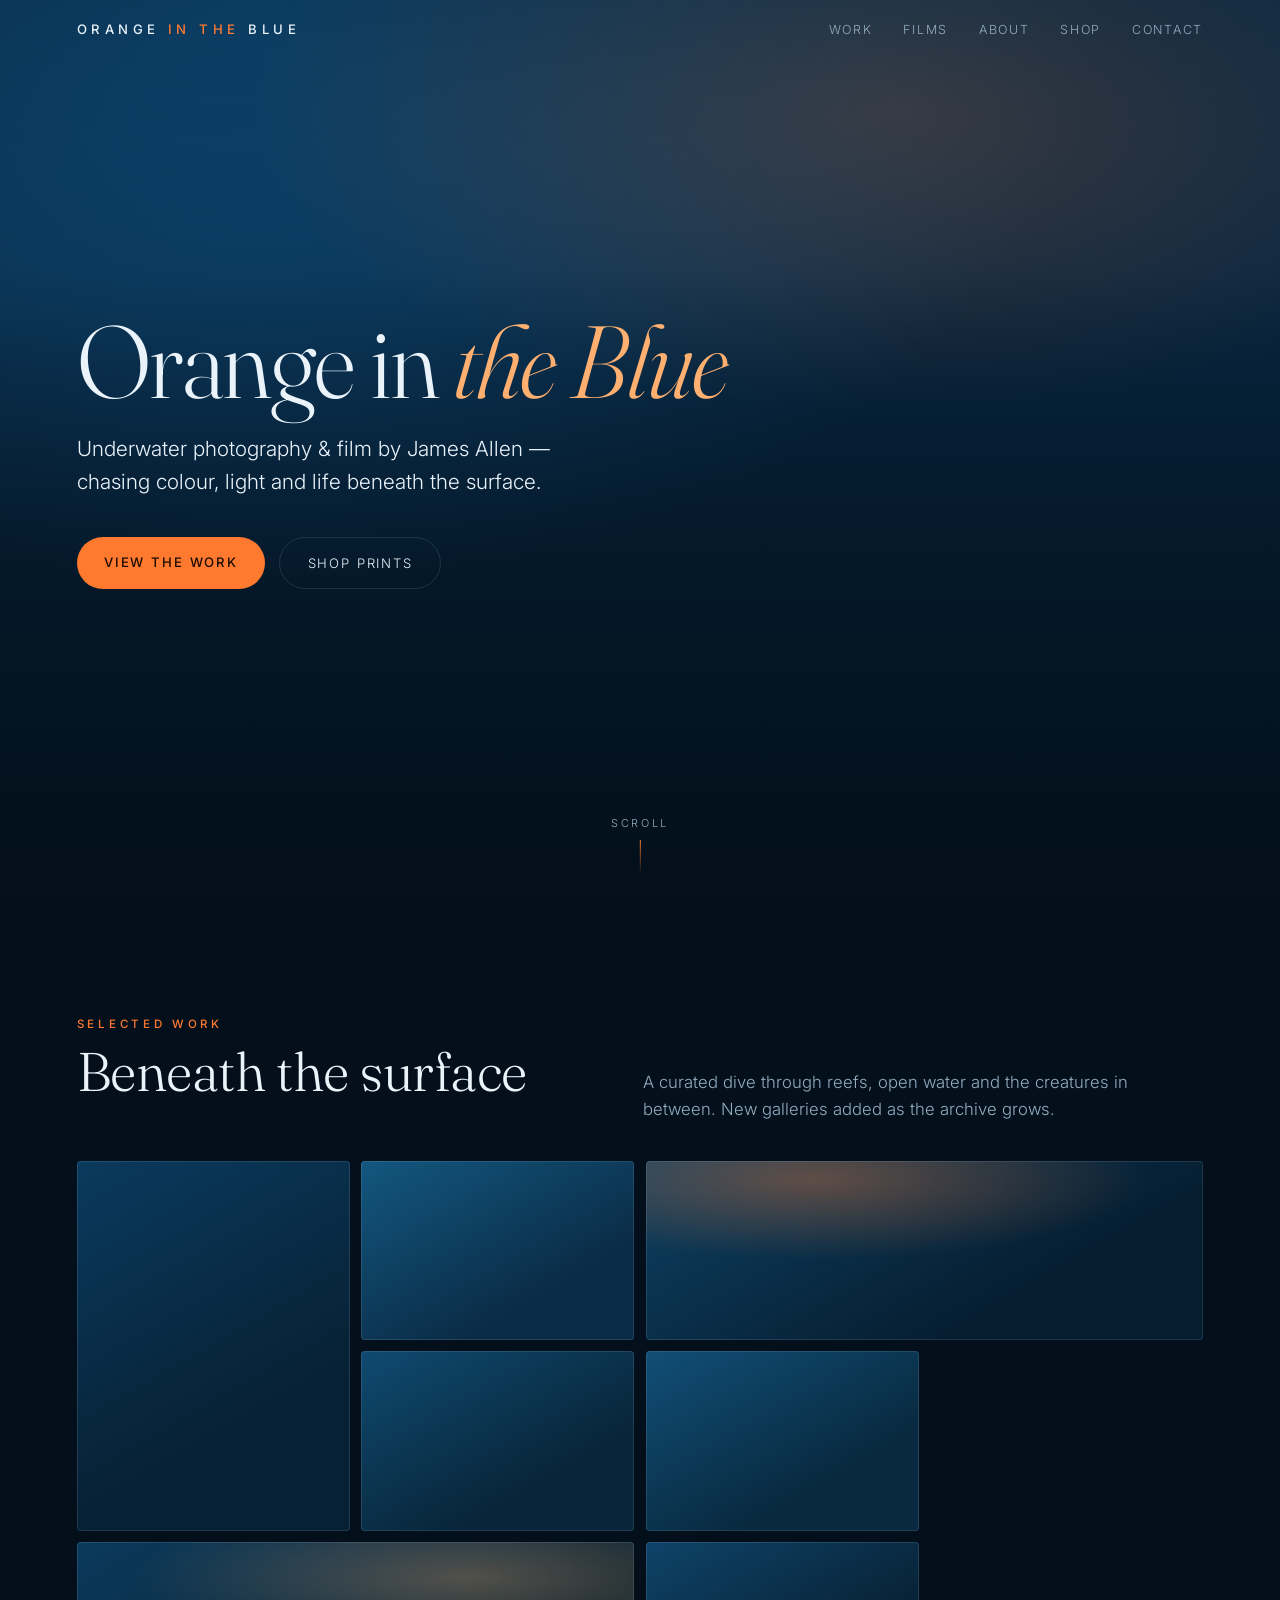
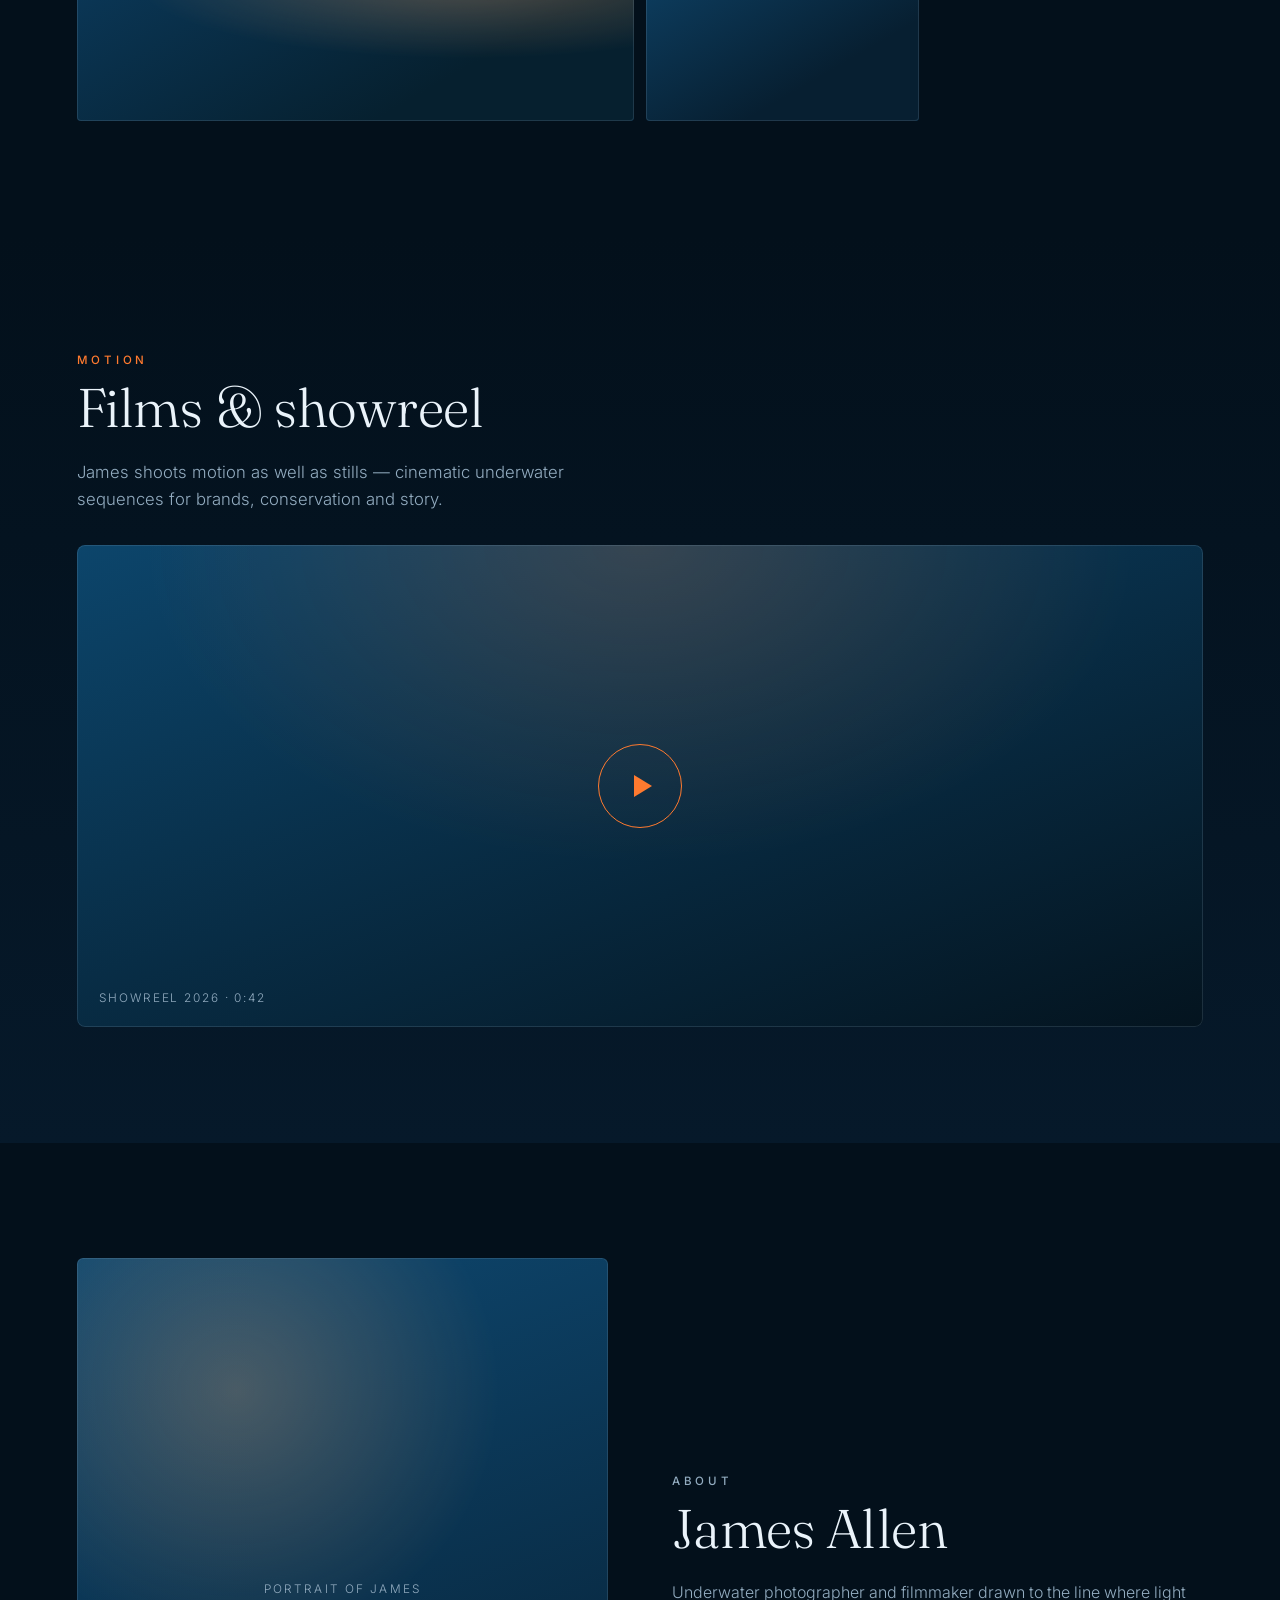
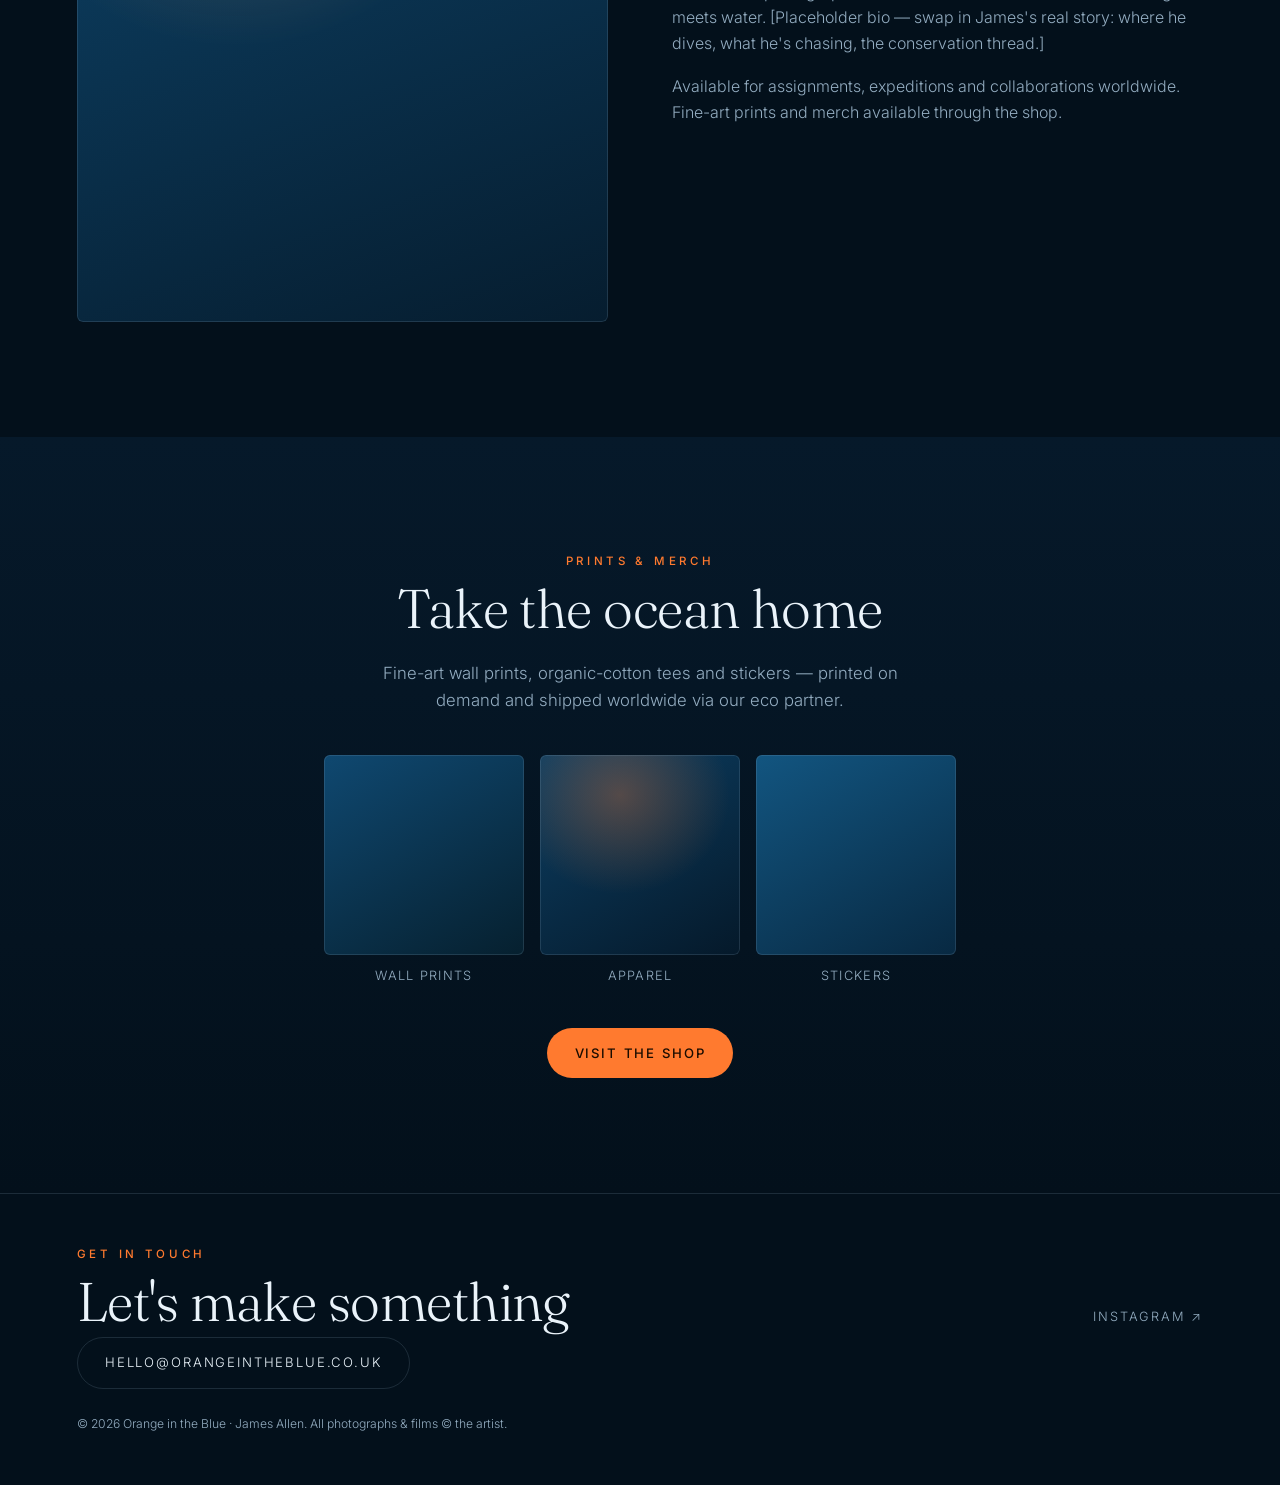
==== index.html @ a2d0408e "Publish Orange in the Blue homepage preview" ====
<!DOCTYPE html>
<html lang="en">
<head>
  <meta charset="UTF-8" />
  <meta name="viewport" content="width=device-width, initial-scale=1.0" />
  <title>Orange in the Blue — Underwater Photography & Film by James Allen</title>
  <meta name="description" content="Orange in the Blue — underwater and ocean photography and film by James Allen. Prints, wall art and merch." />

  <!-- Fonts (degrade gracefully to system fonts if offline) -->
  <link rel="preconnect" href="https://fonts.googleapis.com" />
  <link rel="preconnect" href="https://fonts.gstatic.com" crossorigin />
  <link href="https://fonts.googleapis.com/css2?family=Fraunces:opsz,wght@9..144,300;9..144,400;9..144,500&family=Inter:wght@300;400;500;600&display=swap" rel="stylesheet" />

  <style>
    :root {
      --abyss: #03101b;       /* near-black blue background      */
      --deep:  #07223a;       /* deep ocean blue                 */
      --blue:  #0e4b78;       /* mid blue                        */
      --orange:#ff7a2f;       /* the "orange in the blue" accent */
      --orange-soft:#ffb070;
      --ink:   #eaf3fa;       /* primary text                    */
      --muted: #93acc0;       /* secondary text                  */
      --line:  rgba(147,172,192,.18);
      --display: "Fraunces", Georgia, "Times New Roman", serif;
      --sans: "Inter", system-ui, -apple-system, "Segoe UI", Roboto, sans-serif;
    }

    * { box-sizing: border-box; margin: 0; padding: 0; }
    html { scroll-behavior: smooth; }
    body {
      background: var(--abyss);
      color: var(--ink);
      font-family: var(--sans);
      font-weight: 300;
      line-height: 1.6;
      -webkit-font-smoothing: antialiased;
      overflow-x: hidden;
    }
    a { color: inherit; text-decoration: none; }
    img { display: block; width: 100%; height: 100%; object-fit: cover; }
    section { padding: clamp(4rem, 9vw, 8.5rem) clamp(1.25rem, 6vw, 6rem); }

    .eyebrow {
      font-size: .72rem; letter-spacing: .32em; text-transform: uppercase;
      color: var(--orange); font-weight: 500;
    }
    h2.section-title {
      font-family: var(--display); font-weight: 300;
      font-size: clamp(2rem, 5vw, 3.4rem); line-height: 1.05;
      margin: .6rem 0 1.4rem; letter-spacing: -.01em;
    }
    .lead { color: var(--muted); max-width: 56ch; font-size: 1.05rem; }

    /* ---------- NAV ---------- */
    header {
      position: fixed; inset: 0 0 auto 0; z-index: 50;
      display: flex; align-items: center; justify-content: space-between;
      padding: 1.2rem clamp(1.25rem, 6vw, 6rem);
      transition: background .4s ease, padding .4s ease, backdrop-filter .4s ease;
    }
    header.scrolled {
      background: rgba(3,16,27,.82);
      backdrop-filter: blur(12px);
      padding-top: .85rem; padding-bottom: .85rem;
      border-bottom: 1px solid var(--line);
    }
    .wordmark {
      font-size: .82rem; letter-spacing: .34em; text-transform: uppercase;
      font-weight: 500; color: var(--ink);
    }
    .wordmark b { color: var(--orange); font-weight: 500; }
    nav.links { display: flex; gap: clamp(1rem, 2.4vw, 2.4rem); }
    nav.links a {
      font-size: .78rem; letter-spacing: .14em; text-transform: uppercase;
      color: var(--muted); transition: color .25s ease;
    }
    nav.links a:hover { color: var(--ink); }
    .nav-toggle { display: none; background: none; border: 0; color: var(--ink); font-size: 1.4rem; cursor: pointer; }
    @media (max-width: 760px) {
      nav.links { display: none; }
      .nav-toggle { display: block; }
    }

    /* ---------- HERO ---------- */
    .hero {
      position: relative; height: 100svh; min-height: 600px;
      display: flex; flex-direction: column; justify-content: center;
      padding: 0 clamp(1.25rem, 6vw, 6rem);
      overflow: hidden;
    }
    /* Swap this gradient block for James's looping showreel:
       <video class="hero-media" autoplay muted loop playsinline poster="poster.jpg">
         <source src="reel.mp4" type="video/mp4"></video>  */
    .hero-media {
      position: absolute; inset: 0; z-index: 0;
      background:
        radial-gradient(120% 80% at 70% 12%, rgba(255,122,47,.22), transparent 42%),
        radial-gradient(120% 120% at 20% 0%, var(--blue), transparent 55%),
        linear-gradient(180deg, #0a3151 0%, var(--deep) 42%, var(--abyss) 100%);
    }
    /* animated light rays / caustics */
    .hero-media::after {
      content: ""; position: absolute; inset: -20%;
      background:
        radial-gradient(60% 40% at 30% -10%, rgba(180,225,255,.18), transparent 60%),
        radial-gradient(40% 30% at 75% -5%, rgba(255,180,112,.14), transparent 60%);
      filter: blur(8px);
      animation: drift 16s ease-in-out infinite alternate;
    }
    @keyframes drift { from { transform: translate3d(-3%, -2%, 0) scale(1.05); } to { transform: translate3d(4%, 3%, 0) scale(1.12); } }
    .hero::before { /* bottom vignette for text legibility */
      content: ""; position: absolute; inset: 0; z-index: 1;
      background: linear-gradient(180deg, rgba(3,16,27,.25) 0%, transparent 30%, rgba(3,16,27,.65) 100%);
    }
    .hero-inner { position: relative; z-index: 2; max-width: 60rem; }
    .hero h1 {
      font-family: var(--display); font-weight: 300;
      font-size: clamp(2.8rem, 8.5vw, 6.4rem); line-height: .98;
      letter-spacing: -.015em;
    }
    .hero h1 em { font-style: italic; color: var(--orange-soft); }
    .hero p.tag {
      margin-top: 1.3rem; font-size: clamp(1rem, 2vw, 1.3rem);
      color: var(--ink); max-width: 40ch; font-weight: 300;
    }
    .cta-row { margin-top: 2.4rem; display: flex; flex-wrap: wrap; gap: .9rem; }
    .btn {
      display: inline-block; padding: .9rem 1.7rem; border-radius: 999px;
      font-size: .82rem; letter-spacing: .14em; text-transform: uppercase;
      transition: transform .2s ease, background .25s ease, color .25s ease;
    }
    .btn:hover { transform: translateY(-2px); }
    .btn-primary { background: var(--orange); color: #1a0c00; font-weight: 500; }
    .btn-primary:hover { background: var(--orange-soft); }
    .btn-ghost { border: 1px solid var(--line); color: var(--ink); }
    .btn-ghost:hover { border-color: var(--orange); color: var(--orange); }
    .scroll-cue {
      position: absolute; bottom: 1.6rem; left: 50%; transform: translateX(-50%);
      z-index: 2; font-size: .68rem; letter-spacing: .25em; text-transform: uppercase;
      color: var(--muted); display: flex; flex-direction: column; align-items: center; gap: .5rem;
    }
    .scroll-cue span { width: 1px; height: 34px; background: linear-gradient(var(--orange), transparent); animation: pulse 2.4s ease-in-out infinite; }
    @keyframes pulse { 0%,100%{ opacity:.3; } 50%{ opacity:1; } }

    /* ---------- WORK GRID ---------- */
    .work-head { display: flex; align-items: flex-end; justify-content: space-between; gap: 2rem; flex-wrap: wrap; margin-bottom: 2.4rem; }
    .grid {
      display: grid; gap: .7rem;
      grid-template-columns: repeat(4, 1fr);
      grid-auto-rows: 14vw;
    }
    .tile {
      position: relative; overflow: hidden; border-radius: 4px;
      background: linear-gradient(135deg, var(--deep), var(--blue));
      cursor: pointer;
    }
    /* Each tile = a slot for one of James's photos. Drop in: <img src="photos/xxx.jpg" alt="..."> */
    .tile .ph { position: absolute; inset: 0; }
    .tile:nth-child(1) .ph { background: linear-gradient(150deg,#0a3a5e,#072033 70%); }
    .tile:nth-child(2) .ph { background: linear-gradient(150deg,#13577f,#0a2c47 70%); }
    .tile:nth-child(3) .ph { background: radial-gradient(120% 90% at 30% 10%, rgba(255,122,47,.35), transparent 50%), linear-gradient(150deg,#0d4163,#061d30 70%); }
    .tile:nth-child(4) .ph { background: linear-gradient(150deg,#0f4a70,#082539 70%); }
    .tile:nth-child(5) .ph { background: linear-gradient(150deg,#114e76,#08293f 70%); }
    .tile:nth-child(6) .ph { background: radial-gradient(120% 90% at 70% 20%, rgba(255,176,112,.3), transparent 50%), linear-gradient(150deg,#0b3a5c,#06202f 70%); }
    .tile:nth-child(7) .ph { background: linear-gradient(150deg,#0e4368,#071f31 70%); }
    .tile:nth-child(8) .ph { background: linear-gradient(150deg,#125580,#0a2a44 70%); }
    .tile.wide { grid-column: span 2; }
    .tile.tall { grid-row: span 2; }
    .tile .cap {
      position: absolute; left: 0; right: 0; bottom: 0; z-index: 2;
      padding: 1rem; font-size: .72rem; letter-spacing: .12em; text-transform: uppercase;
      color: var(--ink); opacity: 0; transform: translateY(8px);
      background: linear-gradient(transparent, rgba(3,16,27,.85));
      transition: opacity .3s ease, transform .3s ease;
    }
    .tile:hover .cap { opacity: 1; transform: translateY(0); }
    .tile::after { content:""; position:absolute; inset:0; box-shadow: inset 0 0 0 1px var(--line); border-radius:4px; }
    @media (max-width: 900px) { .grid { grid-template-columns: repeat(2,1fr); grid-auto-rows: 34vw; } .tile.wide { grid-column: span 2; } }

    /* ---------- FILMS ---------- */
    .films { background: linear-gradient(180deg, var(--abyss), #06192a); }
    .film-stage {
      position: relative; border-radius: 8px; overflow: hidden; margin-top: 2rem;
      aspect-ratio: 21 / 9;
      background:
        radial-gradient(80% 120% at 50% 0%, rgba(255,122,47,.18), transparent 55%),
        linear-gradient(160deg, #0c456b, #04141f);
      display: flex; align-items: center; justify-content: center;
      box-shadow: inset 0 0 0 1px var(--line);
    }
    .play {
      width: 84px; height: 84px; border-radius: 50%;
      border: 1px solid var(--orange); display: grid; place-items: center;
      transition: transform .25s ease, background .25s ease;
    }
    .play:hover { transform: scale(1.06); background: rgba(255,122,47,.12); }
    .play::after { content:""; width:0; height:0; margin-left:5px;
      border-left: 18px solid var(--orange); border-top: 11px solid transparent; border-bottom: 11px solid transparent; }
    .film-stage .label { position: absolute; bottom: 1.2rem; left: 1.4rem; font-size:.74rem; letter-spacing:.16em; text-transform:uppercase; color: var(--muted); }

    /* ---------- ABOUT ---------- */
    .about { display: grid; grid-template-columns: 1fr 1fr; gap: clamp(2rem,5vw,4.5rem); align-items: center; }
    .portrait { aspect-ratio: 4/5; border-radius: 6px; background:
      radial-gradient(90% 70% at 30% 20%, rgba(255,176,112,.25), transparent 55%),
      linear-gradient(160deg, #0e4870, #061d2f);
      box-shadow: inset 0 0 0 1px var(--line); position: relative; }
    .portrait span { position:absolute; inset:0; display:grid; place-items:center; color:var(--muted); font-size:.74rem; letter-spacing:.18em; text-transform:uppercase; }
    .about p { color: var(--muted); margin-top: 1.1rem; }
    @media (max-width: 820px) { .about { grid-template-columns: 1fr; } .portrait { max-width: 320px; } }

    /* ---------- SHOP ---------- */
    .shop { text-align: center; background: linear-gradient(180deg, #06192a, var(--abyss)); }
    .shop .lead { margin: 1rem auto 0; }
    .shop-row { display: flex; gap: 1rem; justify-content: center; flex-wrap: wrap; margin: 2.6rem 0; }
    .shop-card { width: 200px; }
    .shop-card .thumb { aspect-ratio: 1; border-radius: 6px; box-shadow: inset 0 0 0 1px var(--line); }
    .shop-card:nth-child(1) .thumb { background: linear-gradient(150deg,#0f4870,#06202f); }
    .shop-card:nth-child(2) .thumb { background: radial-gradient(100% 90% at 40% 20%, rgba(255,122,47,.3), transparent 55%), linear-gradient(150deg,#0c3f63,#05192a); }
    .shop-card:nth-child(3) .thumb { background: linear-gradient(150deg,#125580,#082942); }
    .shop-card p { margin-top:.7rem; font-size:.8rem; letter-spacing:.1em; text-transform:uppercase; color: var(--muted); }

    /* ---------- FOOTER ---------- */
    footer { border-top: 1px solid var(--line); padding: 3.2rem clamp(1.25rem,6vw,6rem); }
    .foot-row { display:flex; justify-content: space-between; gap:2rem; flex-wrap: wrap; align-items:center; }
    .foot-row a.ig { color: var(--muted); font-size:.8rem; letter-spacing:.14em; text-transform:uppercase; }
    .foot-row a.ig:hover { color: var(--orange); }
    .copy { color: var(--muted); font-size: .76rem; margin-top: 1.6rem; }

    /* reveal animation (progressive enhancement: visible unless JS opts in) */
    .reveal { opacity: 1; transform: none; }
    .js .reveal { opacity: 0; transform: translateY(24px); transition: opacity .8s ease, transform .8s ease; }
    .js .reveal.in { opacity: 1; transform: none; }
    @media (prefers-reduced-motion: reduce) {
      *, *::after, *::before { animation: none !important; }
      .reveal { opacity: 1; transform: none; transition: none; }
      html { scroll-behavior: auto; }
    }
  </style>
  <script>document.documentElement.classList.add('js');</script>
</head>
<body>

  <header id="site-header">
    <a class="wordmark" href="#top">Orange <b>in the</b> Blue</a>
    <nav class="links">
      <a href="#work">Work</a>
      <a href="#films">Films</a>
      <a href="#about">About</a>
      <a href="#shop">Shop</a>
      <a href="#contact">Contact</a>
    </nav>
    <button class="nav-toggle" aria-label="Menu">☰</button>
  </header>

  <!-- ===== HERO ===== -->
  <section class="hero" id="top">
    <div class="hero-media"></div>
    <div class="hero-inner reveal">
      <h1>Orange in <em>the&nbsp;Blue</em></h1>
      <p class="tag">Underwater photography &amp; film by James Allen — chasing colour, light and life beneath the surface.</p>
      <div class="cta-row">
        <a class="btn btn-primary" href="#work">View the Work</a>
        <a class="btn btn-ghost" href="#shop">Shop Prints</a>
      </div>
    </div>
    <div class="scroll-cue">Scroll<span></span></div>
  </section>

  <!-- ===== WORK ===== -->
  <section id="work">
    <div class="work-head reveal">
      <div>
        <p class="eyebrow">Selected Work</p>
        <h2 class="section-title">Beneath the surface</h2>
      </div>
      <p class="lead">A curated dive through reefs, open water and the creatures in between. New galleries added as the archive grows.</p>
    </div>
    <div class="grid reveal">
      <!-- Replace each .ph with <img src="photos/…"> when James's edits are ready -->
      <div class="tile tall"><div class="ph"></div><div class="cap">Manta Ballet · Maldives</div></div>
      <div class="tile"><div class="ph"></div><div class="cap">Coral Garden · Red Sea</div></div>
      <div class="tile wide"><div class="ph"></div><div class="cap">Into the Blue · Open Water</div></div>
      <div class="tile"><div class="ph"></div><div class="cap">Turtle · Lazy Current</div></div>
      <div class="tile"><div class="ph"></div><div class="cap">Caustics · Surface Light</div></div>
      <div class="tile wide"><div class="ph"></div><div class="cap">Shoal · Silver Storm</div></div>
      <div class="tile"><div class="ph"></div><div class="cap">Anemone · Macro</div></div>
    </div>
  </section>

  <!-- ===== FILMS ===== -->
  <section class="films" id="films">
    <div class="reveal">
      <p class="eyebrow">Motion</p>
      <h2 class="section-title">Films &amp; showreel</h2>
      <p class="lead">James shoots motion as well as stills — cinematic underwater sequences for brands, conservation and story.</p>
    </div>
    <div class="film-stage reveal">
      <div class="play" role="button" aria-label="Play showreel"></div>
      <span class="label">Showreel 2026 · 0:42</span>
    </div>
  </section>

  <!-- ===== ABOUT ===== -->
  <section class="about" id="about">
    <div class="portrait reveal"><span>Portrait of James</span></div>
    <div class="reveal">
      <p class="eyebrow">About</p>
      <h2 class="section-title">James Allen</h2>
      <p>Underwater photographer and filmmaker drawn to the line where light meets water. [Placeholder bio — swap in James's real story: where he dives, what he's chasing, the conservation thread.]</p>
      <p>Available for assignments, expeditions and collaborations worldwide. Fine-art prints and merch available through the shop.</p>
    </div>
  </section>

  <!-- ===== SHOP ===== -->
  <section class="shop" id="shop">
    <p class="eyebrow">Prints &amp; Merch</p>
    <h2 class="section-title">Take the ocean home</h2>
    <p class="lead">Fine-art wall prints, organic-cotton tees and stickers — printed on demand and shipped worldwide via our eco partner.</p>
    <div class="shop-row reveal">
      <div class="shop-card"><div class="thumb"></div><p>Wall Prints</p></div>
      <div class="shop-card"><div class="thumb"></div><p>Apparel</p></div>
      <div class="shop-card"><div class="thumb"></div><p>Stickers</p></div>
    </div>
    <!-- Point this at the Teemill store (e.g. https://orangeintheblue.teemill.com) -->
    <a class="btn btn-primary" href="#" rel="noopener">Visit the Shop</a>
  </section>

  <!-- ===== FOOTER ===== -->
  <footer id="contact">
    <div class="foot-row">
      <div>
        <p class="eyebrow">Get in touch</p>
        <h2 class="section-title" style="margin-bottom:.4rem;">Let's make something</h2>
        <a class="btn btn-ghost" href="mailto:hello@orangeintheblue.co.uk">hello@orangeintheblue.co.uk</a>
      </div>
      <a class="ig" href="#" rel="noopener">Instagram ↗</a>
    </div>
    <p class="copy">© <span id="yr">2026</span> Orange in the Blue · James Allen. All photographs &amp; films © the artist.</p>
  </footer>

  <script>
    // Nav background on scroll
    var header = document.getElementById('site-header');
    var onScroll = function () { header.classList.toggle('scrolled', window.scrollY > 40); };
    onScroll(); window.addEventListener('scroll', onScroll, { passive: true });

    // Reveal on view
    if ('IntersectionObserver' in window) {
      var io = new IntersectionObserver(function (entries) {
        entries.forEach(function (e) { if (e.isIntersecting) { e.target.classList.add('in'); io.unobserve(e.target); } });
      }, { threshold: 0.12 });
      document.querySelectorAll('.reveal').forEach(function (el) { io.observe(el); });
    } else {
      document.querySelectorAll('.reveal').forEach(function (el) { el.classList.add('in'); });
    }
  </script>
</body>
</html>
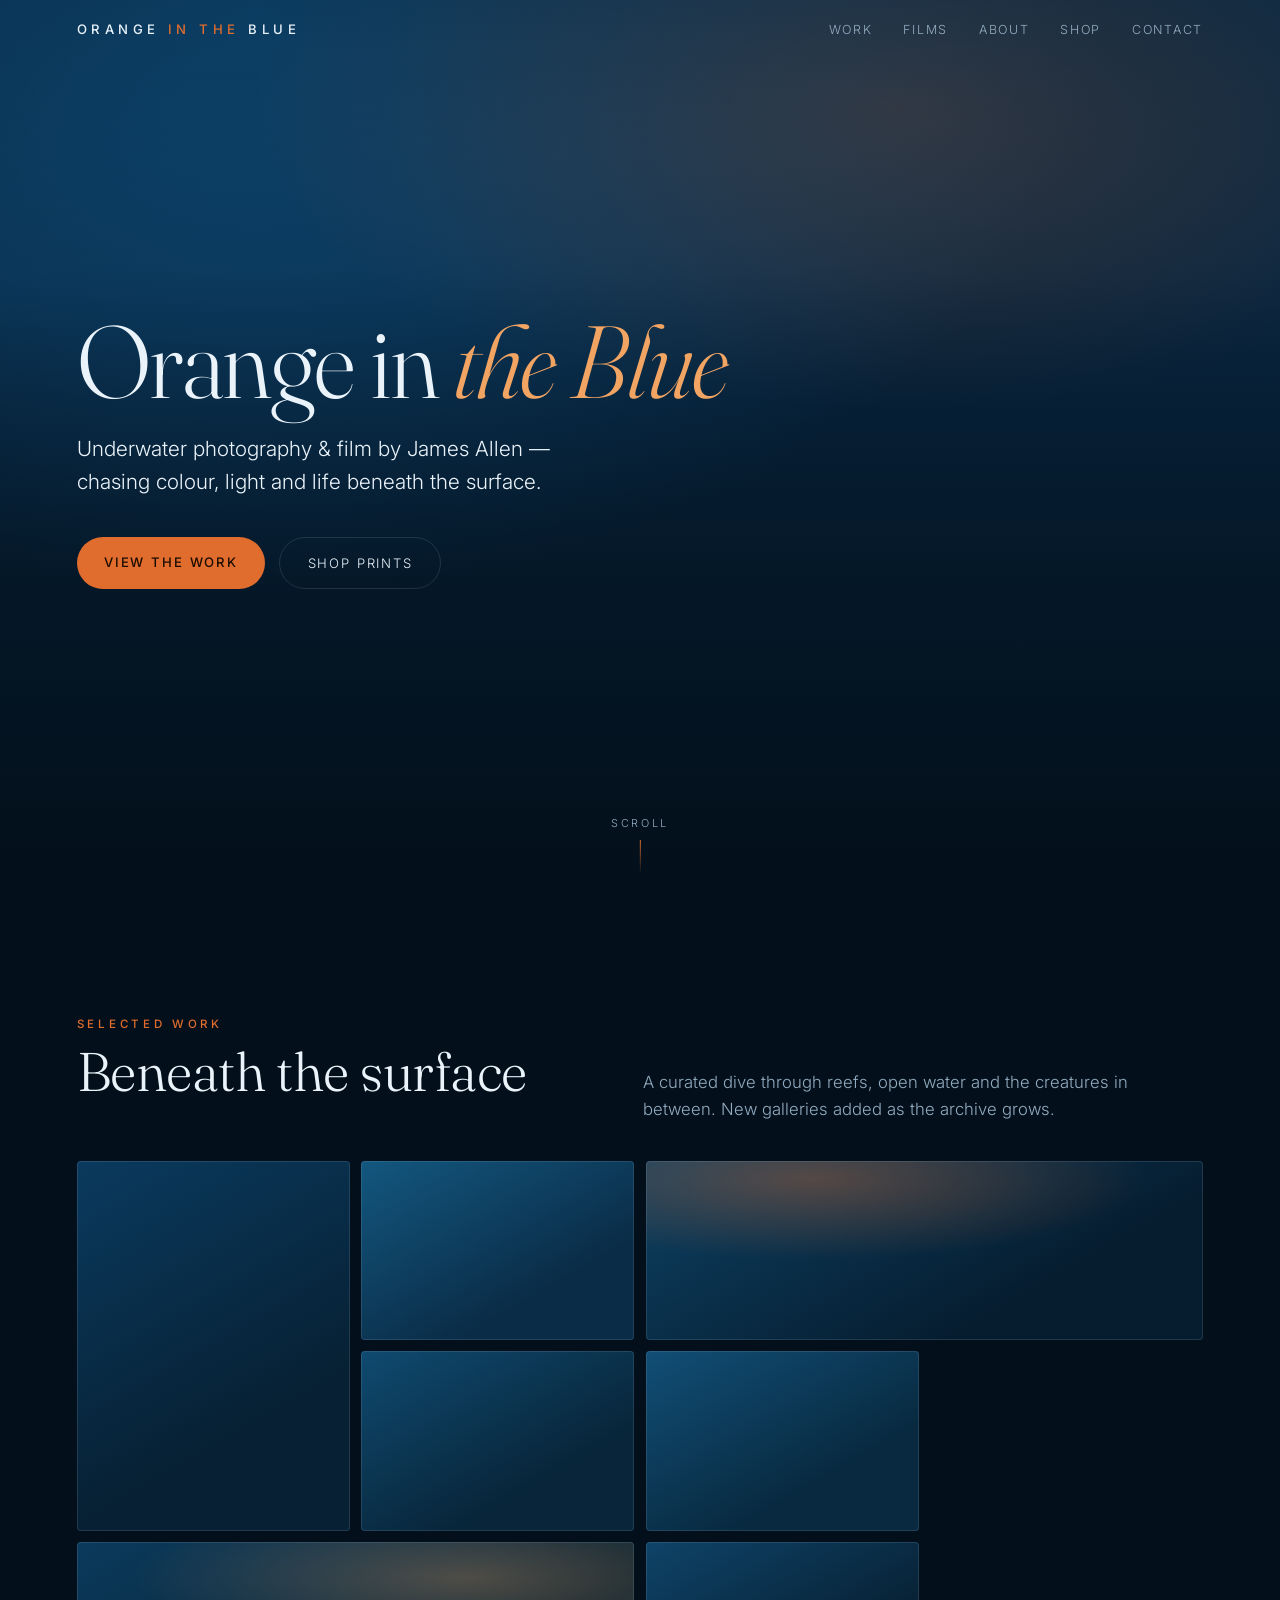
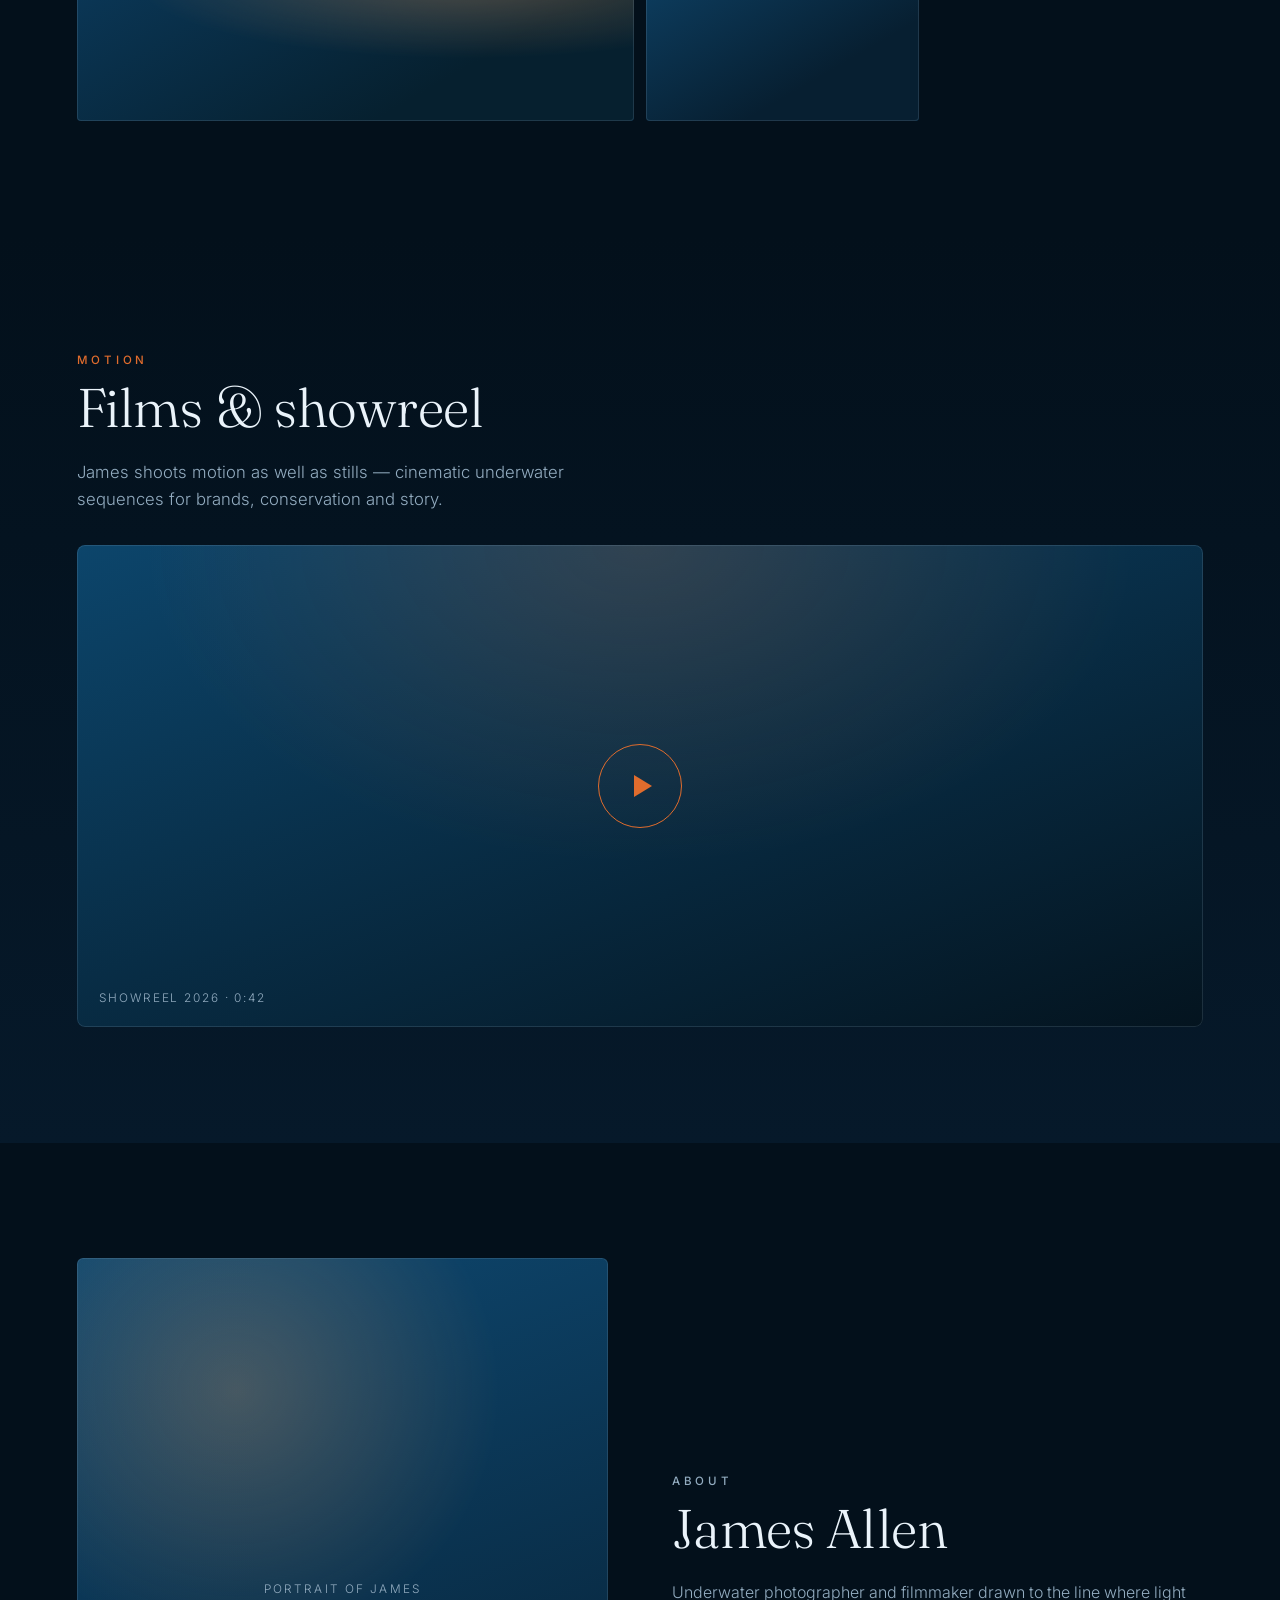
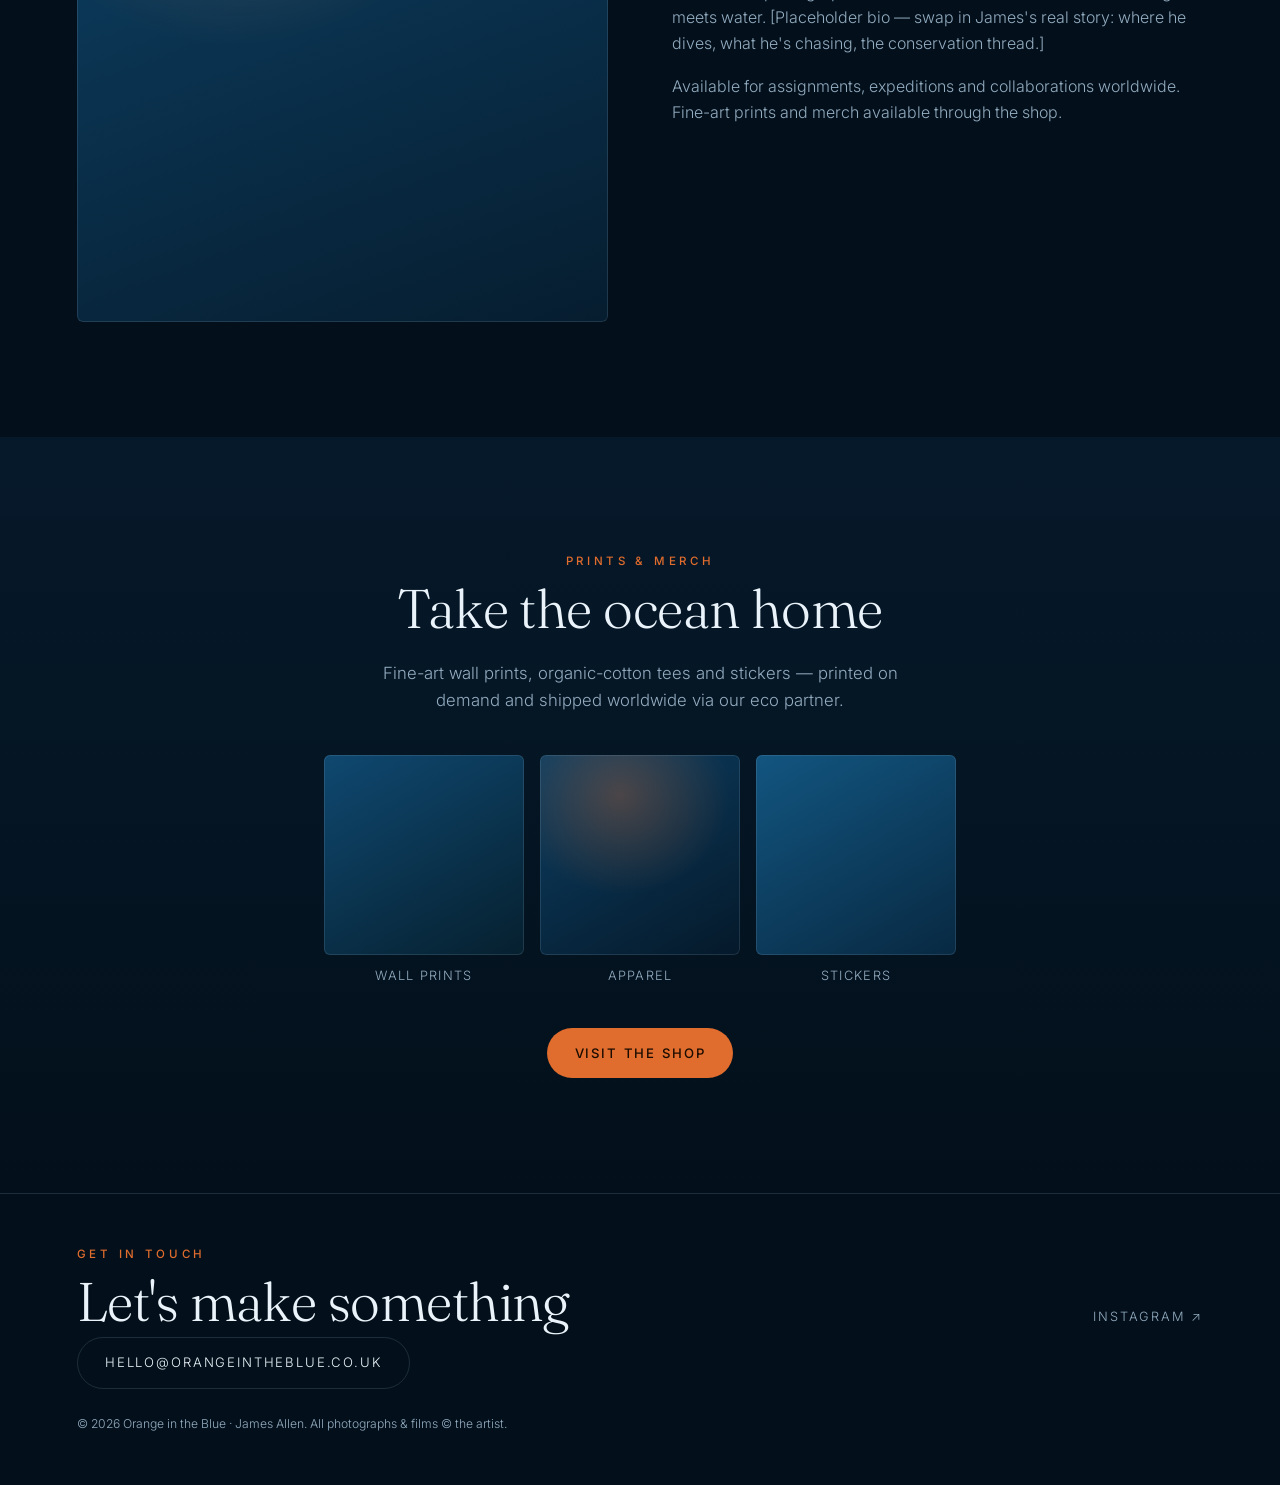
==== commit c0516227: "Sync: centralized accent tokens (no visual change)" ====
--- a/index.html
+++ b/index.html
@@ -16,8 +16,11 @@
       --abyss: #03101b;       /* near-black blue background      */
       --deep:  #07223a;       /* deep ocean blue                 */
       --blue:  #0e4b78;       /* mid blue                        */
-      --orange:#ff7a2f;       /* the "orange in the blue" accent */
-      --orange-soft:#ffb070;
+      /* ── Ginger accent: ONE source of truth (edit only these two lines) ── */
+      --accent-rgb: 224 108 45;        /* ginger / copper            */
+      --accent-soft-rgb: 242 164 99;   /* lighter ginger highlight   */
+      --orange: rgb(var(--accent-rgb));
+      --orange-soft: rgb(var(--accent-soft-rgb));
       --ink:   #eaf3fa;       /* primary text                    */
       --muted: #93acc0;       /* secondary text                  */
       --line:  rgba(147,172,192,.18);
@@ -94,7 +97,7 @@
     .hero-media {
       position: absolute; inset: 0; z-index: 0;
       background:
-        radial-gradient(120% 80% at 70% 12%, rgba(255,122,47,.22), transparent 42%),
+        radial-gradient(120% 80% at 70% 12%, rgb(var(--accent-rgb) / .22), transparent 42%),
         radial-gradient(120% 120% at 20% 0%, var(--blue), transparent 55%),
         linear-gradient(180deg, #0a3151 0%, var(--deep) 42%, var(--abyss) 100%);
     }
@@ -103,7 +106,7 @@
       content: ""; position: absolute; inset: -20%;
       background:
         radial-gradient(60% 40% at 30% -10%, rgba(180,225,255,.18), transparent 60%),
-        radial-gradient(40% 30% at 75% -5%, rgba(255,180,112,.14), transparent 60%);
+        radial-gradient(40% 30% at 75% -5%, rgb(var(--accent-soft-rgb) / .14), transparent 60%);
       filter: blur(8px);
       animation: drift 16s ease-in-out infinite alternate;
     }
@@ -158,10 +161,10 @@
     .tile .ph { position: absolute; inset: 0; }
     .tile:nth-child(1) .ph { background: linear-gradient(150deg,#0a3a5e,#072033 70%); }
     .tile:nth-child(2) .ph { background: linear-gradient(150deg,#13577f,#0a2c47 70%); }
-    .tile:nth-child(3) .ph { background: radial-gradient(120% 90% at 30% 10%, rgba(255,122,47,.35), transparent 50%), linear-gradient(150deg,#0d4163,#061d30 70%); }
+    .tile:nth-child(3) .ph { background: radial-gradient(120% 90% at 30% 10%, rgb(var(--accent-rgb) / .35), transparent 50%), linear-gradient(150deg,#0d4163,#061d30 70%); }
     .tile:nth-child(4) .ph { background: linear-gradient(150deg,#0f4a70,#082539 70%); }
     .tile:nth-child(5) .ph { background: linear-gradient(150deg,#114e76,#08293f 70%); }
-    .tile:nth-child(6) .ph { background: radial-gradient(120% 90% at 70% 20%, rgba(255,176,112,.3), transparent 50%), linear-gradient(150deg,#0b3a5c,#06202f 70%); }
+    .tile:nth-child(6) .ph { background: radial-gradient(120% 90% at 70% 20%, rgb(var(--accent-soft-rgb) / .3), transparent 50%), linear-gradient(150deg,#0b3a5c,#06202f 70%); }
     .tile:nth-child(7) .ph { background: linear-gradient(150deg,#0e4368,#071f31 70%); }
     .tile:nth-child(8) .ph { background: linear-gradient(150deg,#125580,#0a2a44 70%); }
     .tile.wide { grid-column: span 2; }
@@ -183,7 +186,7 @@
       position: relative; border-radius: 8px; overflow: hidden; margin-top: 2rem;
       aspect-ratio: 21 / 9;
       background:
-        radial-gradient(80% 120% at 50% 0%, rgba(255,122,47,.18), transparent 55%),
+        radial-gradient(80% 120% at 50% 0%, rgb(var(--accent-rgb) / .18), transparent 55%),
         linear-gradient(160deg, #0c456b, #04141f);
       display: flex; align-items: center; justify-content: center;
       box-shadow: inset 0 0 0 1px var(--line);
@@ -193,7 +196,7 @@
       border: 1px solid var(--orange); display: grid; place-items: center;
       transition: transform .25s ease, background .25s ease;
     }
-    .play:hover { transform: scale(1.06); background: rgba(255,122,47,.12); }
+    .play:hover { transform: scale(1.06); background: rgb(var(--accent-rgb) / .12); }
     .play::after { content:""; width:0; height:0; margin-left:5px;
       border-left: 18px solid var(--orange); border-top: 11px solid transparent; border-bottom: 11px solid transparent; }
     .film-stage .label { position: absolute; bottom: 1.2rem; left: 1.4rem; font-size:.74rem; letter-spacing:.16em; text-transform:uppercase; color: var(--muted); }
@@ -201,7 +204,7 @@
     /* ---------- ABOUT ---------- */
     .about { display: grid; grid-template-columns: 1fr 1fr; gap: clamp(2rem,5vw,4.5rem); align-items: center; }
     .portrait { aspect-ratio: 4/5; border-radius: 6px; background:
-      radial-gradient(90% 70% at 30% 20%, rgba(255,176,112,.25), transparent 55%),
+      radial-gradient(90% 70% at 30% 20%, rgb(var(--accent-soft-rgb) / .25), transparent 55%),
       linear-gradient(160deg, #0e4870, #061d2f);
       box-shadow: inset 0 0 0 1px var(--line); position: relative; }
     .portrait span { position:absolute; inset:0; display:grid; place-items:center; color:var(--muted); font-size:.74rem; letter-spacing:.18em; text-transform:uppercase; }
@@ -215,7 +218,7 @@
     .shop-card { width: 200px; }
     .shop-card .thumb { aspect-ratio: 1; border-radius: 6px; box-shadow: inset 0 0 0 1px var(--line); }
     .shop-card:nth-child(1) .thumb { background: linear-gradient(150deg,#0f4870,#06202f); }
-    .shop-card:nth-child(2) .thumb { background: radial-gradient(100% 90% at 40% 20%, rgba(255,122,47,.3), transparent 55%), linear-gradient(150deg,#0c3f63,#05192a); }
+    .shop-card:nth-child(2) .thumb { background: radial-gradient(100% 90% at 40% 20%, rgb(var(--accent-rgb) / .3), transparent 55%), linear-gradient(150deg,#0c3f63,#05192a); }
     .shop-card:nth-child(3) .thumb { background: linear-gradient(150deg,#125580,#082942); }
     .shop-card p { margin-top:.7rem; font-size:.8rem; letter-spacing:.1em; text-transform:uppercase; color: var(--muted); }
 
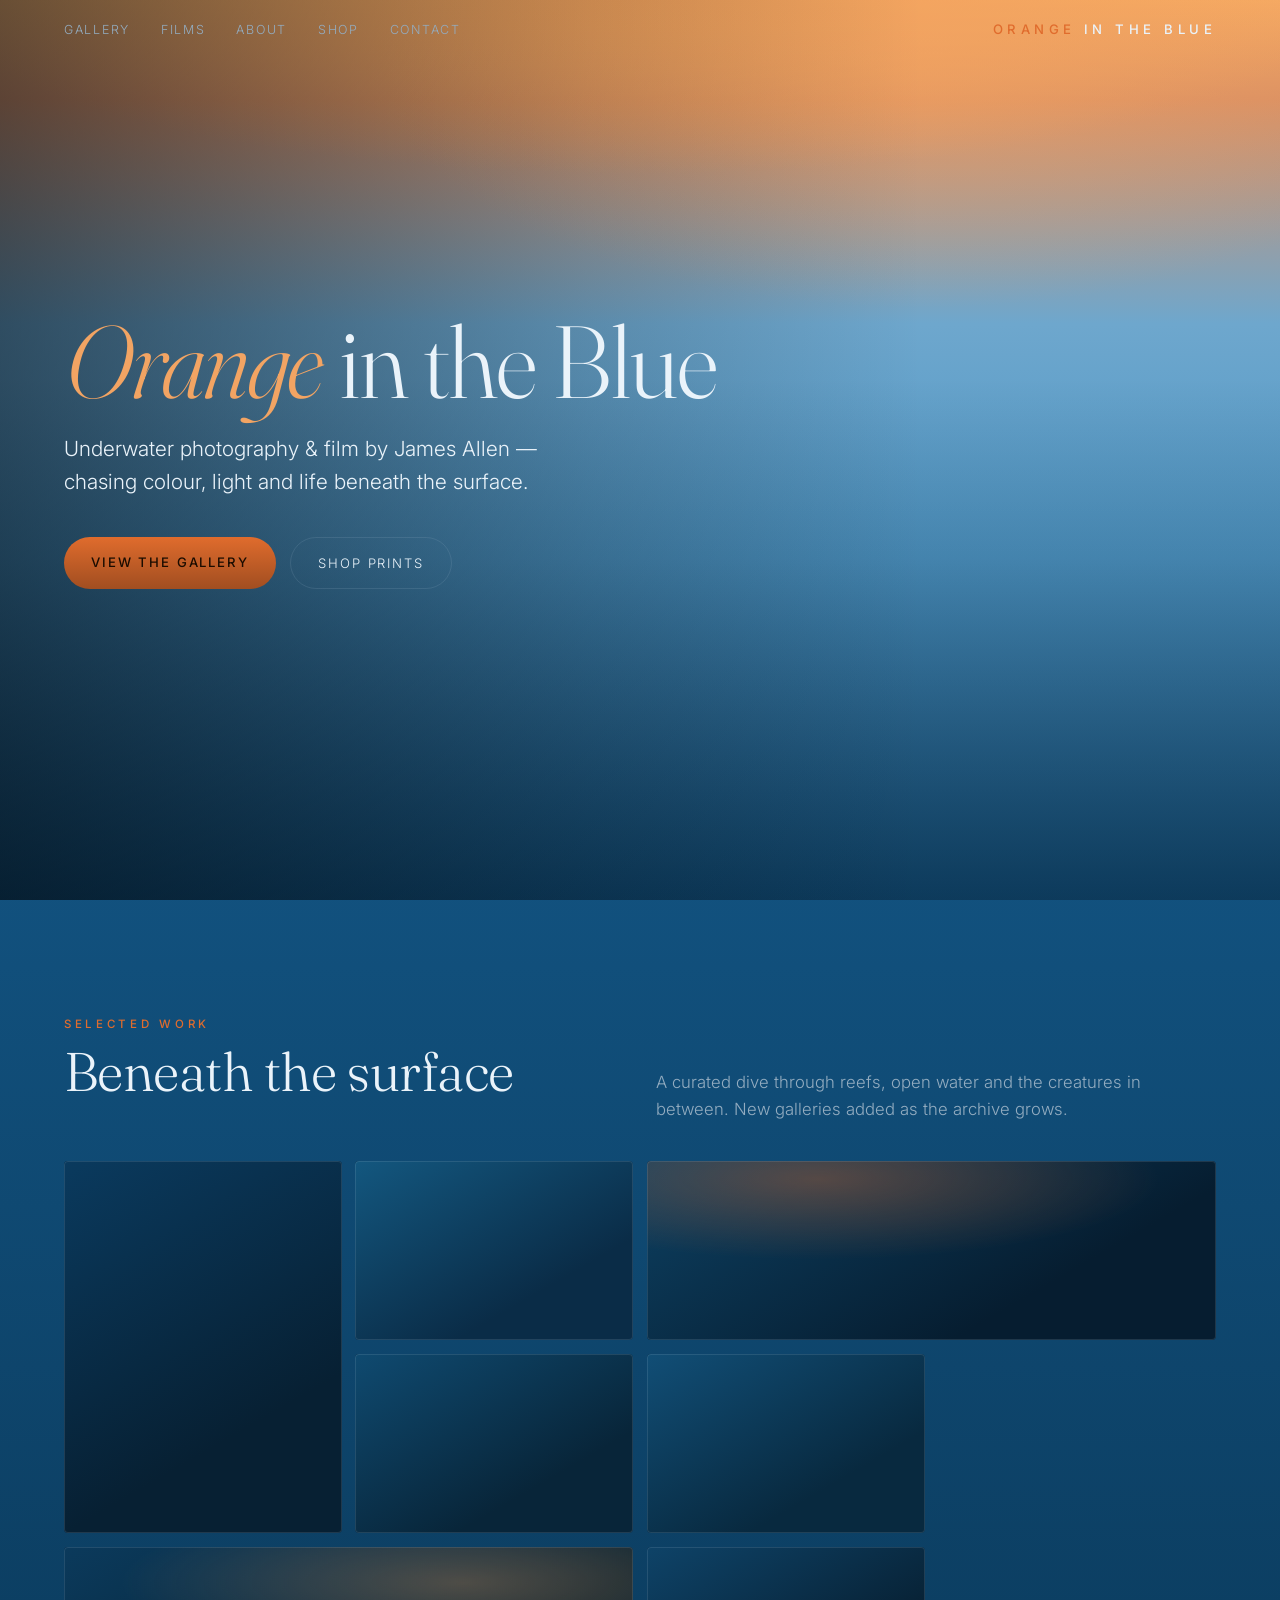
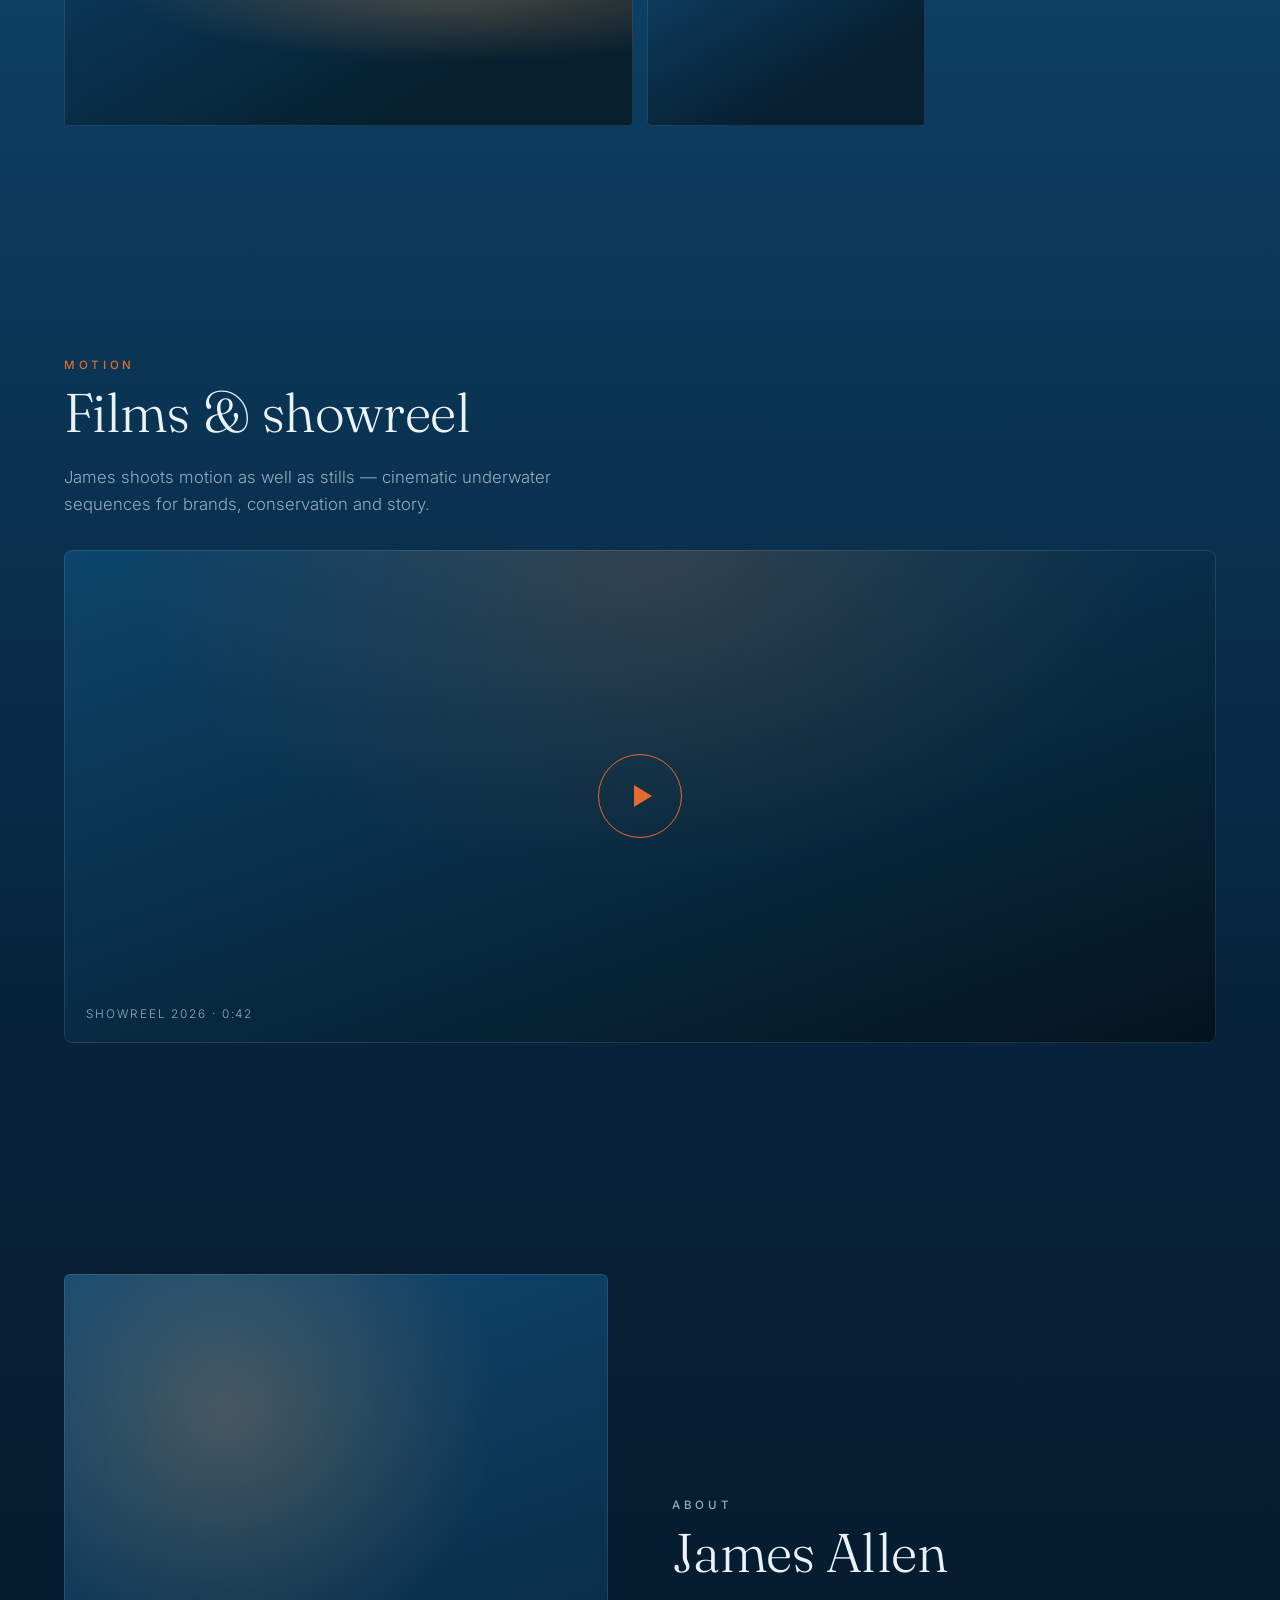
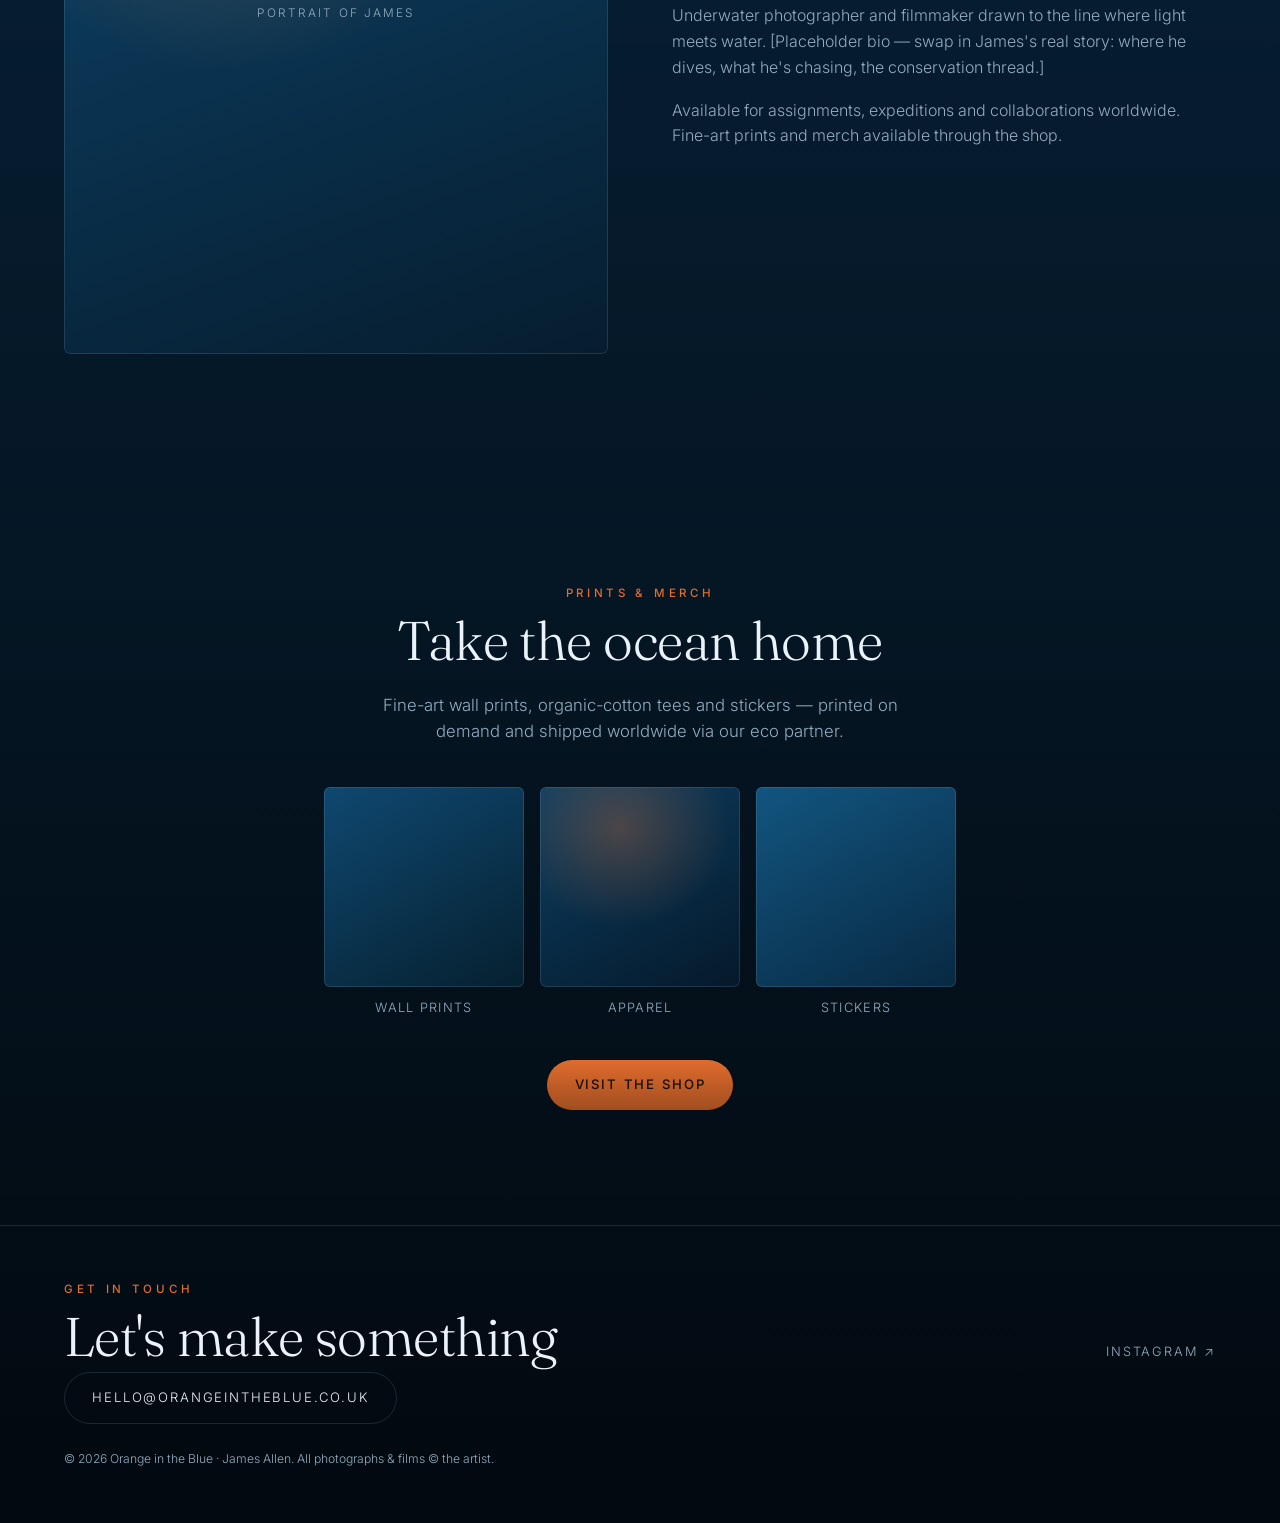
==== commit 14c44585: "Preview: ocean-depth descent (sunset hero → abyss footer) + Orange accent on brand name Co-Authored-" ====
--- a/index.html
+++ b/index.html
@@ -26,12 +26,36 @@
       --line:  rgba(147,172,192,.18);
       --display: "Fraunces", Georgia, "Times New Roman", serif;
       --sans: "Inter", system-ui, -apple-system, "Segoe UI", Roboto, sans-serif;
+      /* layout: centered content width + responsive side gutter (more room on phone, slimmer on wide screens) */
+      --maxw: 1240px;
+      --pad-x: clamp(1.75rem, 5vw, 4rem);
+      --gutter: max(var(--pad-x), (100% - var(--maxw)) / 2);
+      /* ── Ocean depth journey: surface sunset → abyssal black (maps top→bottom of the page) ── */
+      --surf-sun:   #f4a259;   /* warm sunset glow at the horizon          */
+      --surf-blue:  #4f97c6;   /* bright sunlit surface water              */
+      --zone-sun:   #14598a;   /* sunlit shallows (epipelagic)            */
+      --zone-twi:   #0c3f63;   /* twilight zone (mesopelagic)             */
+      --zone-deep:  #07223a;   /* deep blue                               */
+      --zone-mid:   #051726;   /* midnight zone (bathypelagic)            */
+      --zone-abyss: #02090f;   /* abyssal black (the trench at the footer) */
     }
 
     * { box-sizing: border-box; margin: 0; padding: 0; }
     html { scroll-behavior: smooth; }
     body {
-      background: var(--abyss);
+      /* the descent: one continuous gradient stretched over the whole page height,
+         so scrolling from hero to footer dives from the sunlit surface to the abyss */
+      background-color: var(--zone-abyss); /* fallback + overscroll */
+      background-image: linear-gradient(
+        180deg,
+        var(--surf-blue)  0%,
+        var(--zone-sun)  12%,
+        var(--zone-twi)  34%,
+        var(--zone-deep) 56%,
+        var(--zone-mid)  78%,
+        var(--zone-abyss) 100%
+      );
+      background-repeat: no-repeat;
       color: var(--ink);
       font-family: var(--sans);
       font-weight: 300;
@@ -41,7 +65,7 @@
     }
     a { color: inherit; text-decoration: none; }
     img { display: block; width: 100%; height: 100%; object-fit: cover; }
-    section { padding: clamp(4rem, 9vw, 8.5rem) clamp(1.25rem, 6vw, 6rem); }
+    section { padding: clamp(4.5rem, 9vw, 9rem) var(--gutter); }
 
     .eyebrow {
       font-size: .72rem; letter-spacing: .32em; text-transform: uppercase;
@@ -58,7 +82,7 @@
     header {
       position: fixed; inset: 0 0 auto 0; z-index: 50;
       display: flex; align-items: center; justify-content: space-between;
-      padding: 1.2rem clamp(1.25rem, 6vw, 6rem);
+      padding: 1.2rem var(--gutter);
       transition: background .4s ease, padding .4s ease, backdrop-filter .4s ease;
     }
     header.scrolled {
@@ -80,15 +104,25 @@
     nav.links a:hover { color: var(--ink); }
     .nav-toggle { display: none; background: none; border: 0; color: var(--ink); font-size: 1.4rem; cursor: pointer; }
     @media (max-width: 760px) {
-      nav.links { display: none; }
-      .nav-toggle { display: block; }
+      .nav-toggle { display: block; z-index: 2; }
+      nav.links {
+        position: absolute; top: 100%; left: 0; right: 0;
+        flex-direction: column; gap: 0;
+        background: rgba(3,16,27,.97); backdrop-filter: blur(14px);
+        border-bottom: 1px solid var(--line);
+        padding: .25rem var(--gutter) 1rem;
+        display: none;
+      }
+      header.nav-open { background: rgba(3,16,27,.97); backdrop-filter: blur(14px); }
+      header.nav-open nav.links { display: flex; }
+      nav.links a { padding: .9rem 0; font-size: .95rem; border-top: 1px solid var(--line); }
     }
 
     /* ---------- HERO ---------- */
     .hero {
       position: relative; height: 100svh; min-height: 600px;
       display: flex; flex-direction: column; justify-content: center;
-      padding: 0 clamp(1.25rem, 6vw, 6rem);
+      padding: 0 var(--gutter);
       overflow: hidden;
     }
     /* Swap this gradient block for James's looping showreel:
@@ -97,9 +131,18 @@
     .hero-media {
       position: absolute; inset: 0; z-index: 0;
       background:
-        radial-gradient(120% 80% at 70% 12%, rgb(var(--accent-rgb) / .22), transparent 42%),
-        radial-gradient(120% 120% at 20% 0%, var(--blue), transparent 55%),
-        linear-gradient(180deg, #0a3151 0%, var(--deep) 42%, var(--abyss) 100%);
+        /* warm sun bloom near the horizon, upper-right */
+        radial-gradient(80% 55% at 72% 4%, rgb(var(--accent-soft-rgb) / .55), transparent 55%),
+        /* soft orange horizon haze */
+        radial-gradient(120% 42% at 50% 0%, var(--surf-sun), transparent 46%),
+        /* sunset sky melting into bright sea, ending on the page's surface blue
+           so it blends seamlessly into the descent gradient below */
+        linear-gradient(180deg,
+          #f6ab63 0%,
+          #d98f63 11%,
+          #6ea7cd 36%,
+          var(--surf-blue) 62%,
+          var(--zone-sun) 100%);
     }
     /* animated light rays / caustics */
     .hero-media::after {
@@ -111,9 +154,11 @@
       animation: drift 16s ease-in-out infinite alternate;
     }
     @keyframes drift { from { transform: translate3d(-3%, -2%, 0) scale(1.05); } to { transform: translate3d(4%, 3%, 0) scale(1.12); } }
-    .hero::before { /* bottom vignette for text legibility */
+    .hero::before { /* scrim for text legibility over the bright sunset */
       content: ""; position: absolute; inset: 0; z-index: 1;
-      background: linear-gradient(180deg, rgba(3,16,27,.25) 0%, transparent 30%, rgba(3,16,27,.65) 100%);
+      background:
+        linear-gradient(90deg, rgba(2,12,20,.58) 0%, rgba(2,12,20,.18) 46%, transparent 72%),
+        linear-gradient(180deg, transparent 42%, rgba(3,16,27,.42) 100%);
     }
     .hero-inner { position: relative; z-index: 2; max-width: 60rem; }
     .hero h1 {
@@ -133,22 +178,21 @@
       transition: transform .2s ease, background .25s ease, color .25s ease;
     }
     .btn:hover { transform: translateY(-2px); }
-    .btn-primary { background: var(--orange); color: #1a0c00; font-weight: 500; }
-    .btn-primary:hover { background: var(--orange-soft); }
+    .btn-primary {
+      background: var(--orange); /* fallback */
+      background: linear-gradient(180deg, rgb(var(--accent-rgb)), color-mix(in srgb, rgb(var(--accent-rgb)) 72%, #000));
+      color: #1a0c00; font-weight: 500;
+    }
+    .btn-primary:hover {
+      background: var(--orange-soft); /* fallback */
+      background: linear-gradient(180deg, rgb(var(--accent-soft-rgb)), rgb(var(--accent-rgb)));
+    }
     .btn-ghost { border: 1px solid var(--line); color: var(--ink); }
     .btn-ghost:hover { border-color: var(--orange); color: var(--orange); }
-    .scroll-cue {
-      position: absolute; bottom: 1.6rem; left: 50%; transform: translateX(-50%);
-      z-index: 2; font-size: .68rem; letter-spacing: .25em; text-transform: uppercase;
-      color: var(--muted); display: flex; flex-direction: column; align-items: center; gap: .5rem;
-    }
-    .scroll-cue span { width: 1px; height: 34px; background: linear-gradient(var(--orange), transparent); animation: pulse 2.4s ease-in-out infinite; }
-    @keyframes pulse { 0%,100%{ opacity:.3; } 50%{ opacity:1; } }
-
     /* ---------- WORK GRID ---------- */
     .work-head { display: flex; align-items: flex-end; justify-content: space-between; gap: 2rem; flex-wrap: wrap; margin-bottom: 2.4rem; }
     .grid {
-      display: grid; gap: .7rem;
+      display: grid; gap: .85rem;
       grid-template-columns: repeat(4, 1fr);
       grid-auto-rows: 14vw;
     }
@@ -181,7 +225,7 @@
     @media (max-width: 900px) { .grid { grid-template-columns: repeat(2,1fr); grid-auto-rows: 34vw; } .tile.wide { grid-column: span 2; } }
 
     /* ---------- FILMS ---------- */
-    .films { background: linear-gradient(180deg, var(--abyss), #06192a); }
+    .films { background: transparent; } /* let the ocean-descent gradient show through */
     .film-stage {
       position: relative; border-radius: 8px; overflow: hidden; margin-top: 2rem;
       aspect-ratio: 21 / 9;
@@ -212,10 +256,12 @@
     @media (max-width: 820px) { .about { grid-template-columns: 1fr; } .portrait { max-width: 320px; } }
 
     /* ---------- SHOP ---------- */
-    .shop { text-align: center; background: linear-gradient(180deg, #06192a, var(--abyss)); }
+    .shop { text-align: center; background: transparent; } /* descent gradient shows through */
     .shop .lead { margin: 1rem auto 0; }
     .shop-row { display: flex; gap: 1rem; justify-content: center; flex-wrap: wrap; margin: 2.6rem 0; }
-    .shop-card { width: 200px; }
+    .shop-card { width: 200px; display: block; transition: transform .2s ease; }
+    .shop-card:hover { transform: translateY(-4px); }
+    .shop-card:hover p { color: var(--orange); }
     .shop-card .thumb { aspect-ratio: 1; border-radius: 6px; box-shadow: inset 0 0 0 1px var(--line); }
     .shop-card:nth-child(1) .thumb { background: linear-gradient(150deg,#0f4870,#06202f); }
     .shop-card:nth-child(2) .thumb { background: radial-gradient(100% 90% at 40% 20%, rgb(var(--accent-rgb) / .3), transparent 55%), linear-gradient(150deg,#0c3f63,#05192a); }
@@ -223,7 +269,7 @@
     .shop-card p { margin-top:.7rem; font-size:.8rem; letter-spacing:.1em; text-transform:uppercase; color: var(--muted); }
 
     /* ---------- FOOTER ---------- */
-    footer { border-top: 1px solid var(--line); padding: 3.2rem clamp(1.25rem,6vw,6rem); }
+    footer { border-top: 1px solid var(--line); padding: 3.4rem var(--gutter); }
     .foot-row { display:flex; justify-content: space-between; gap:2rem; flex-wrap: wrap; align-items:center; }
     .foot-row a.ig { color: var(--muted); font-size:.8rem; letter-spacing:.14em; text-transform:uppercase; }
     .foot-row a.ig:hover { color: var(--orange); }
@@ -244,33 +290,32 @@
 <body>
 
   <header id="site-header">
-    <a class="wordmark" href="#top">Orange <b>in the</b> Blue</a>
+    <button class="nav-toggle" aria-label="Menu" aria-expanded="false">☰</button>
     <nav class="links">
-      <a href="#work">Work</a>
+      <a href="#gallery">Gallery</a>
       <a href="#films">Films</a>
       <a href="#about">About</a>
       <a href="#shop">Shop</a>
       <a href="#contact">Contact</a>
     </nav>
-    <button class="nav-toggle" aria-label="Menu">☰</button>
+    <a class="wordmark" href="#top"><b>Orange</b> in the Blue</a>
   </header>
 
   <!-- ===== HERO ===== -->
   <section class="hero" id="top">
     <div class="hero-media"></div>
     <div class="hero-inner reveal">
-      <h1>Orange in <em>the&nbsp;Blue</em></h1>
+      <h1><em>Orange</em> in the Blue</h1>
       <p class="tag">Underwater photography &amp; film by James Allen — chasing colour, light and life beneath the surface.</p>
       <div class="cta-row">
-        <a class="btn btn-primary" href="#work">View the Work</a>
+        <a class="btn btn-primary" href="#gallery">View the Gallery</a>
         <a class="btn btn-ghost" href="#shop">Shop Prints</a>
       </div>
     </div>
-    <div class="scroll-cue">Scroll<span></span></div>
   </section>
 
-  <!-- ===== WORK ===== -->
-  <section id="work">
+  <!-- ===== GALLERY ===== -->
+  <section id="gallery">
     <div class="work-head reveal">
       <div>
         <p class="eyebrow">Selected Work</p>
@@ -319,13 +364,13 @@
     <p class="eyebrow">Prints &amp; Merch</p>
     <h2 class="section-title">Take the ocean home</h2>
     <p class="lead">Fine-art wall prints, organic-cotton tees and stickers — printed on demand and shipped worldwide via our eco partner.</p>
+    <!-- TEEMILL STORE links — placeholder URL; update to James's real store URL once created -->
     <div class="shop-row reveal">
-      <div class="shop-card"><div class="thumb"></div><p>Wall Prints</p></div>
-      <div class="shop-card"><div class="thumb"></div><p>Apparel</p></div>
-      <div class="shop-card"><div class="thumb"></div><p>Stickers</p></div>
-    </div>
-    <!-- Point this at the Teemill store (e.g. https://orangeintheblue.teemill.com) -->
-    <a class="btn btn-primary" href="#" rel="noopener">Visit the Shop</a>
+      <a class="shop-card" href="https://orangeintheblue.teemill.com" target="_blank" rel="noopener"><div class="thumb"></div><p>Wall Prints</p></a>
+      <a class="shop-card" href="https://orangeintheblue.teemill.com" target="_blank" rel="noopener"><div class="thumb"></div><p>Apparel</p></a>
+      <a class="shop-card" href="https://orangeintheblue.teemill.com" target="_blank" rel="noopener"><div class="thumb"></div><p>Stickers</p></a>
+    </div>
+    <a class="btn btn-primary" href="https://orangeintheblue.teemill.com" target="_blank" rel="noopener">Visit the Shop</a>
   </section>
 
   <!-- ===== FOOTER ===== -->
@@ -347,6 +392,23 @@
     var onScroll = function () { header.classList.toggle('scrolled', window.scrollY > 40); };
     onScroll(); window.addEventListener('scroll', onScroll, { passive: true });
 
+    // Mobile menu open/close
+    var navToggle = document.querySelector('.nav-toggle');
+    if (navToggle) {
+      navToggle.addEventListener('click', function () {
+        var open = header.classList.toggle('nav-open');
+        navToggle.setAttribute('aria-expanded', open ? 'true' : 'false');
+        navToggle.textContent = open ? '✕' : '☰';
+      });
+      document.querySelectorAll('nav.links a').forEach(function (a) {
+        a.addEventListener('click', function () {
+          header.classList.remove('nav-open');
+          navToggle.setAttribute('aria-expanded', 'false');
+          navToggle.textContent = '☰';
+        });
+      });
+    }
+
     // Reveal on view
     if ('IntersectionObserver' in window) {
       var io = new IntersectionObserver(function (entries) {
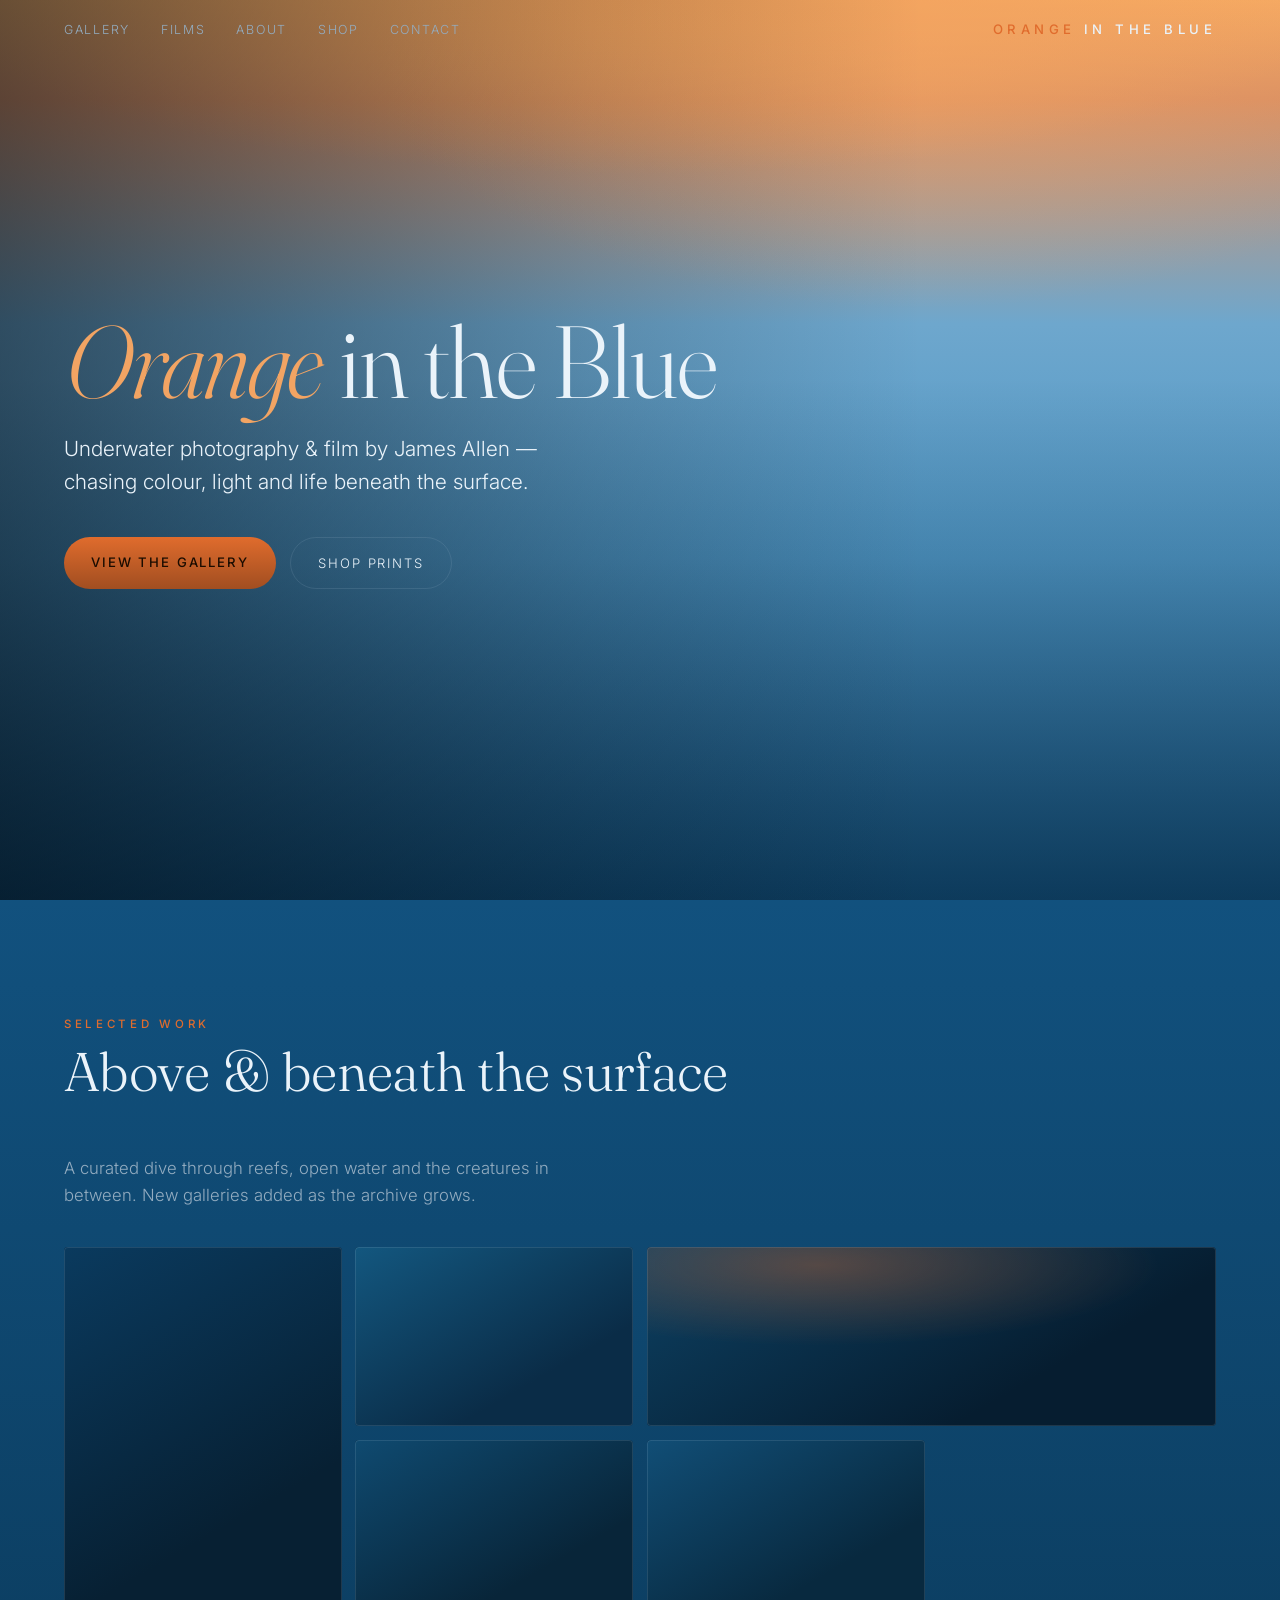
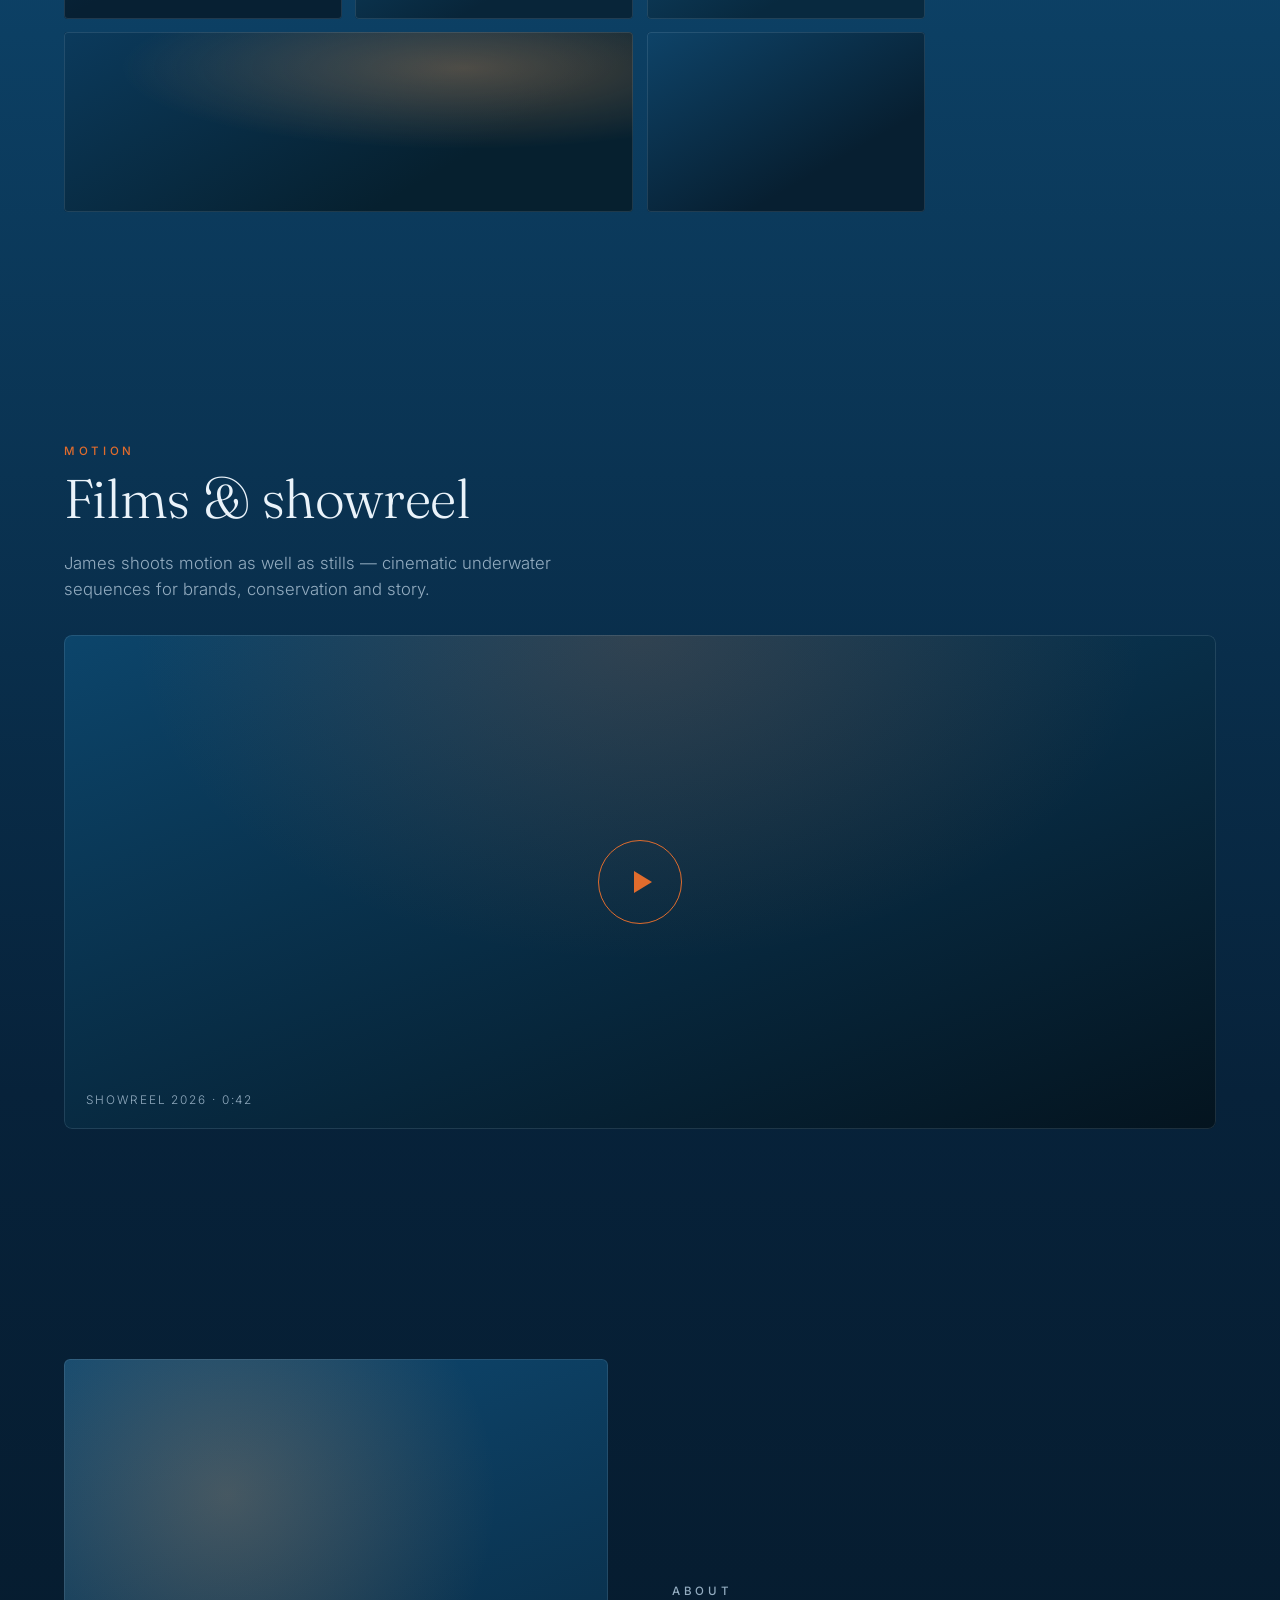
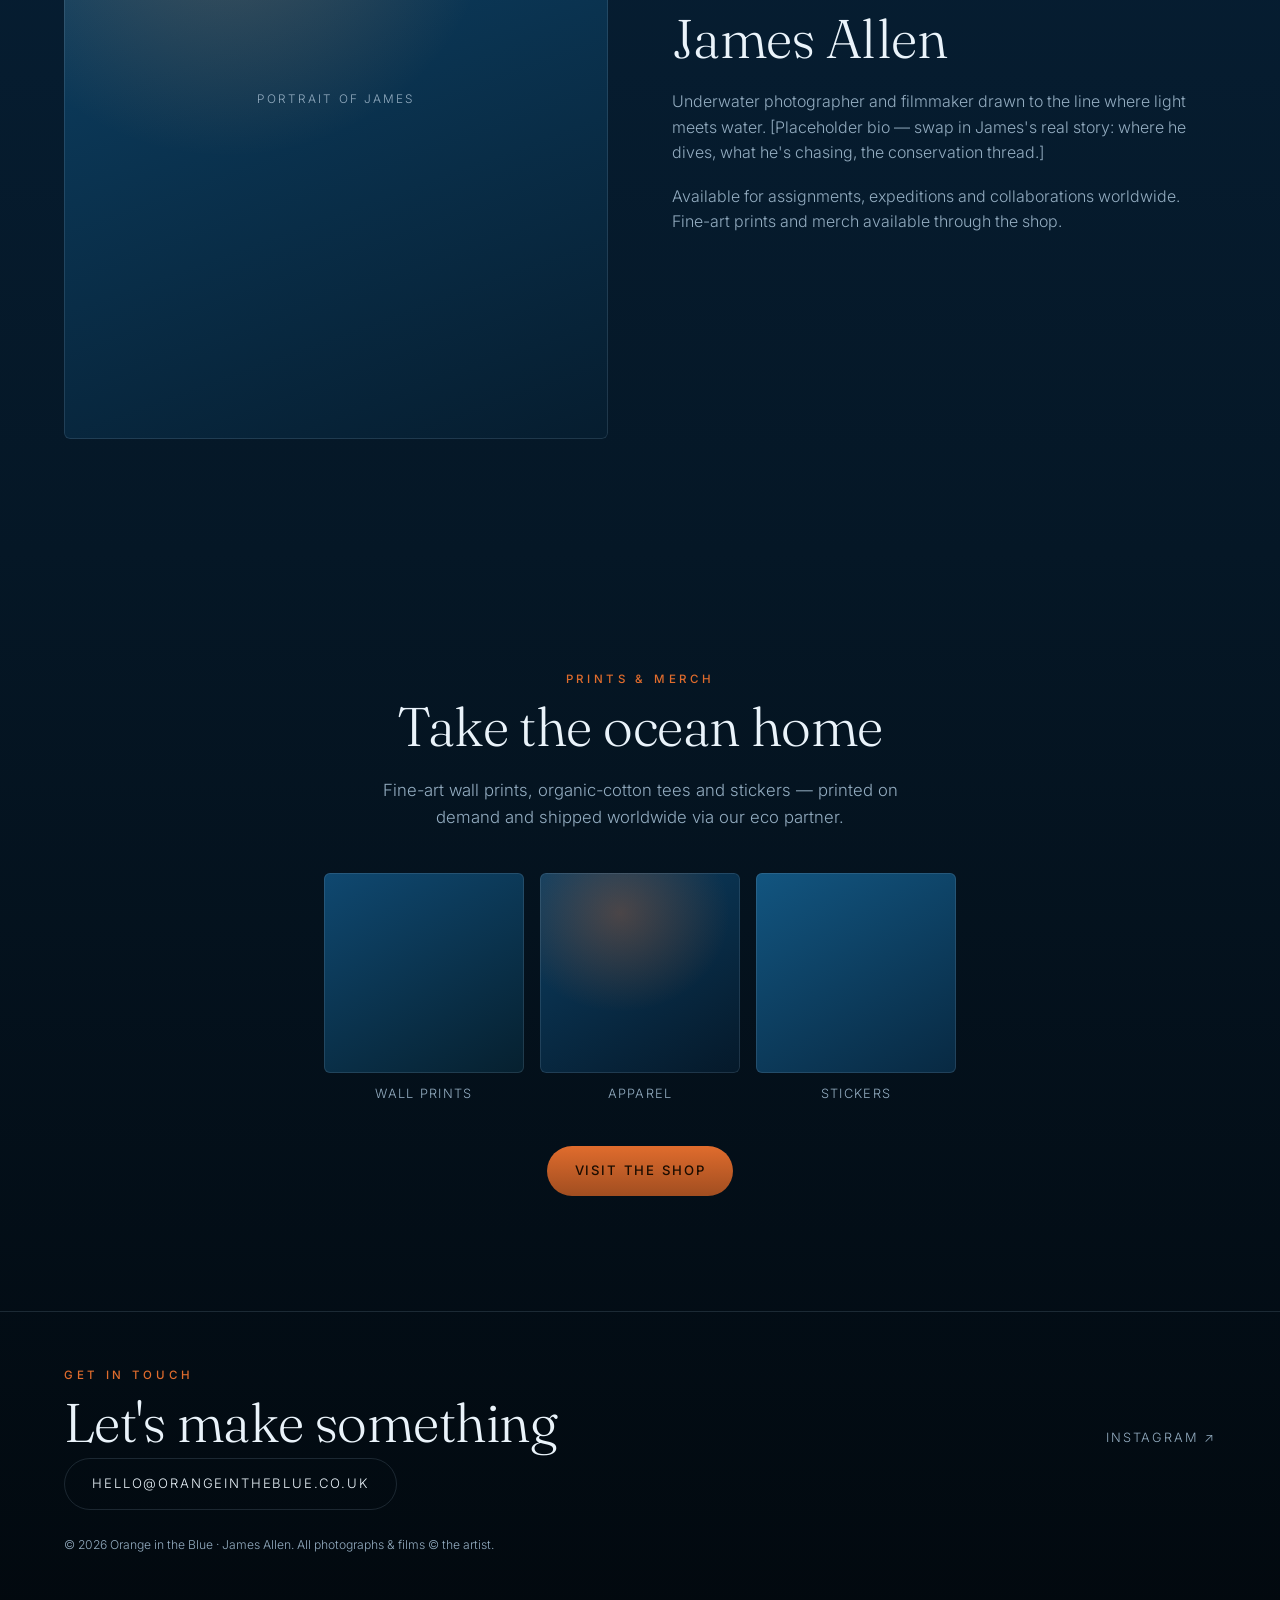
==== commit f07dbf85: "Gallery: 'Above & beneath the surface' (James shoots over-water too) Co-Authored-By: Claude Opus 4.8" ====
--- a/index.html
+++ b/index.html
@@ -319,7 +319,7 @@
     <div class="work-head reveal">
       <div>
         <p class="eyebrow">Selected Work</p>
-        <h2 class="section-title">Beneath the surface</h2>
+        <h2 class="section-title">Above &amp; beneath the surface</h2>
       </div>
       <p class="lead">A curated dive through reefs, open water and the creatures in between. New galleries added as the archive grows.</p>
     </div>
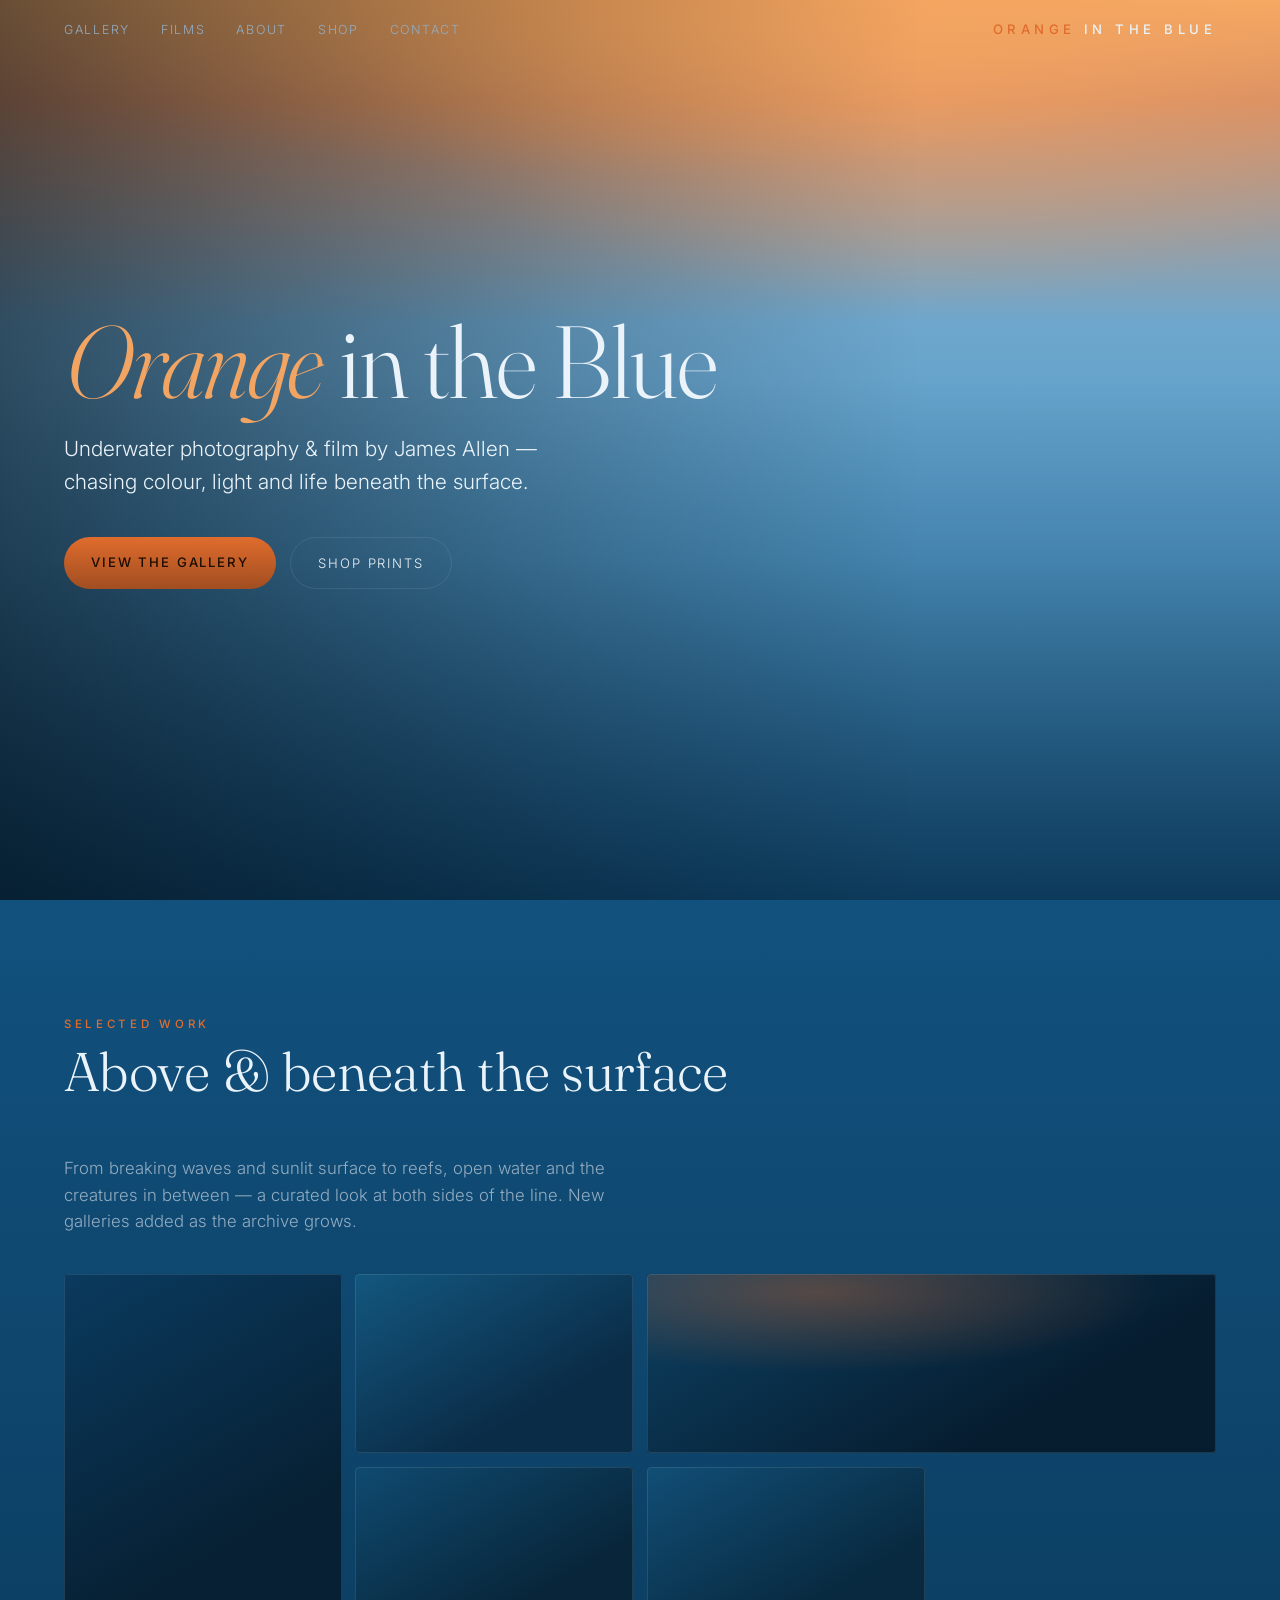
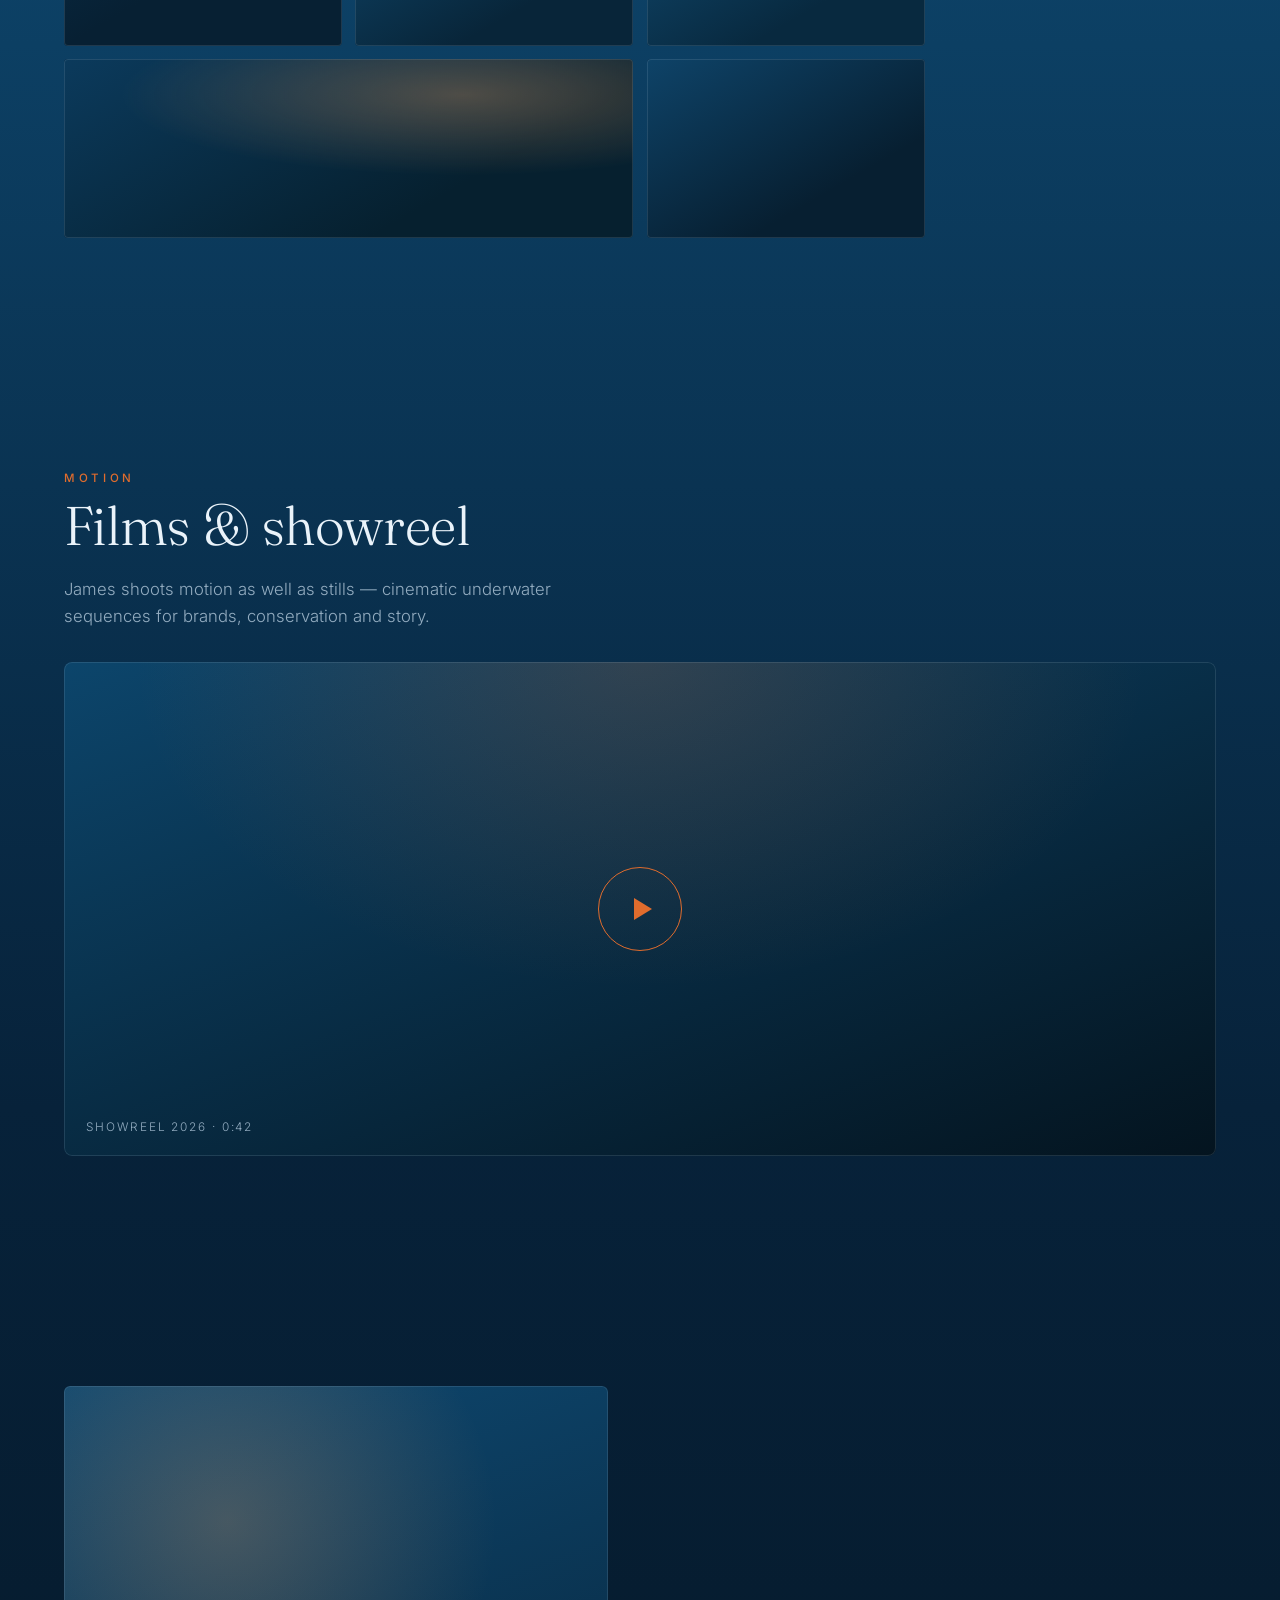
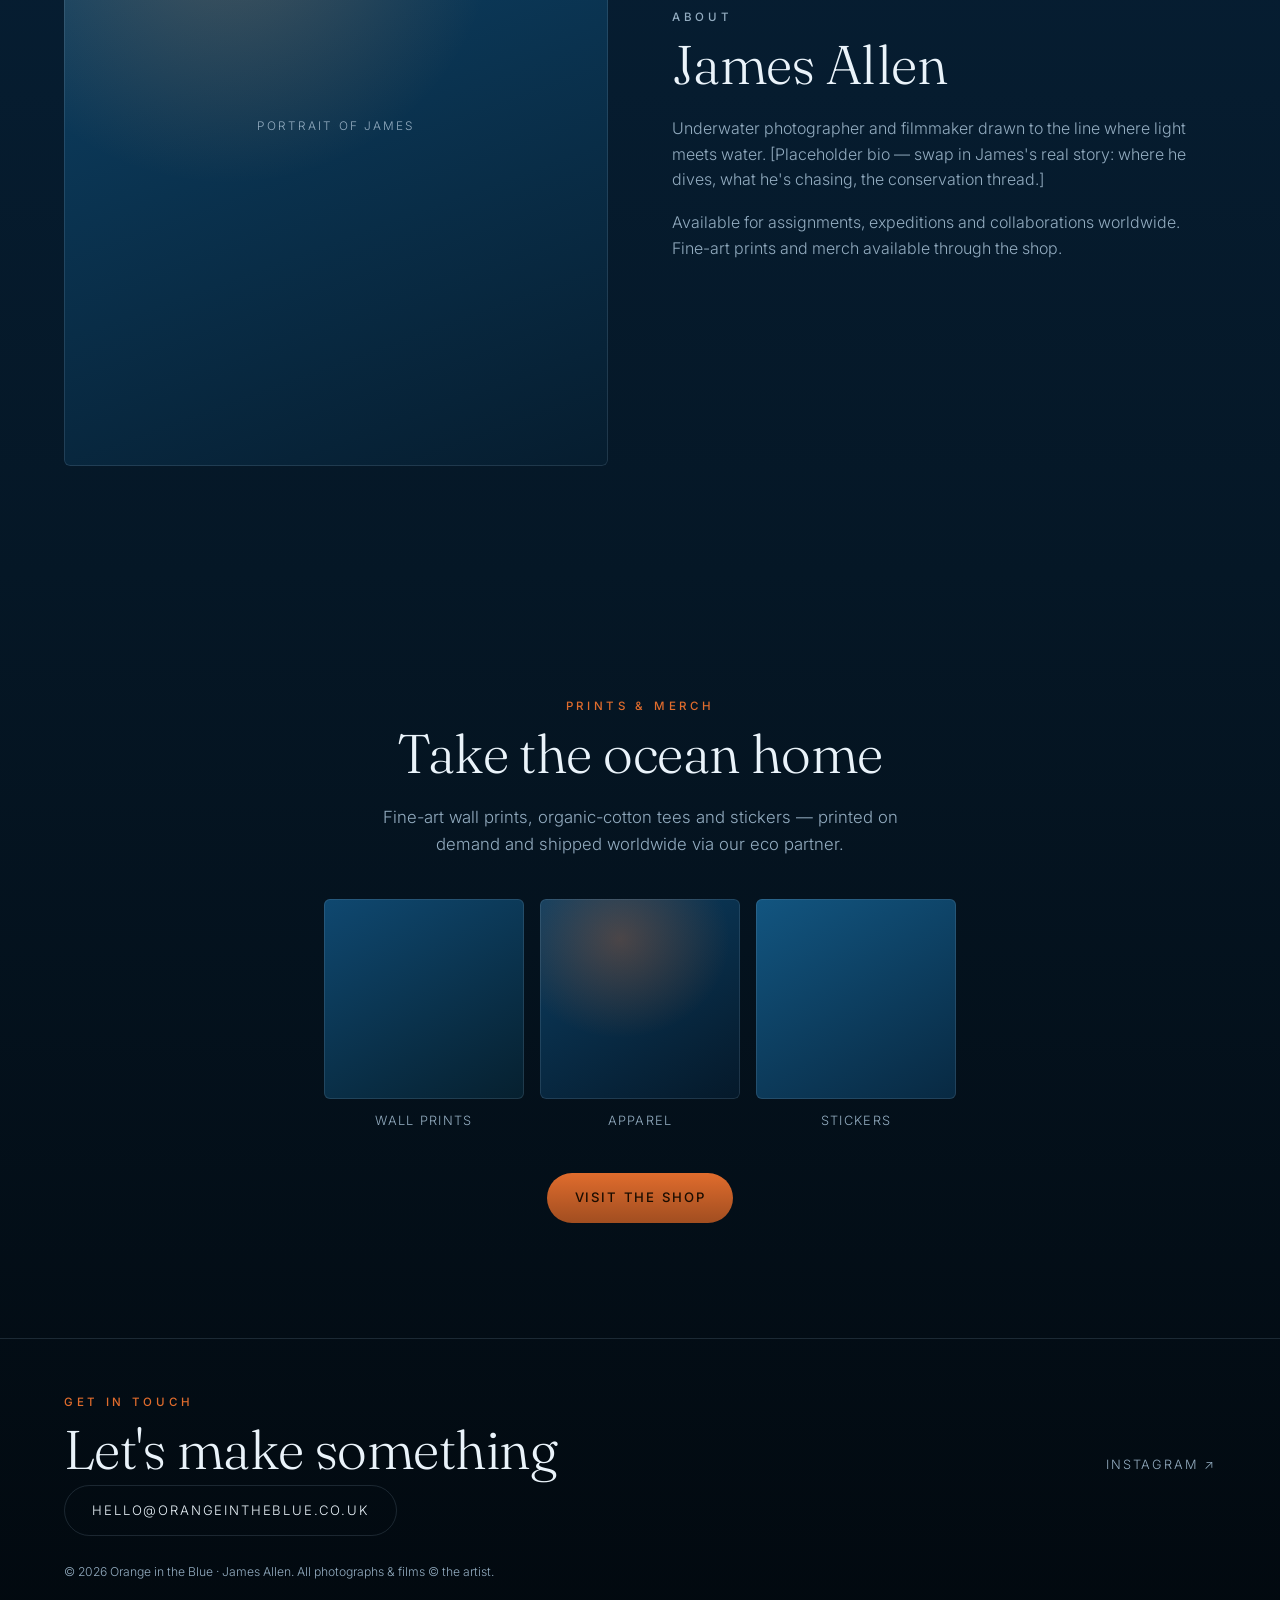
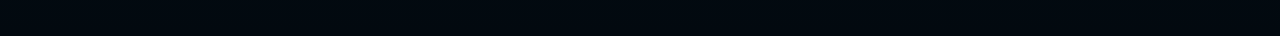
==== commit 7af0513e: "Gallery lead: nod to over-water work (both sides of the line) Co-Authored-By: Claude Opus 4.8 (1M co" ====
--- a/index.html
+++ b/index.html
@@ -321,7 +321,7 @@
         <p class="eyebrow">Selected Work</p>
         <h2 class="section-title">Above &amp; beneath the surface</h2>
       </div>
-      <p class="lead">A curated dive through reefs, open water and the creatures in between. New galleries added as the archive grows.</p>
+      <p class="lead">From breaking waves and sunlit surface to reefs, open water and the creatures in between — a curated look at both sides of the line. New galleries added as the archive grows.</p>
     </div>
     <div class="grid reveal">
       <!-- Replace each .ph with <img src="photos/…"> when James's edits are ready -->
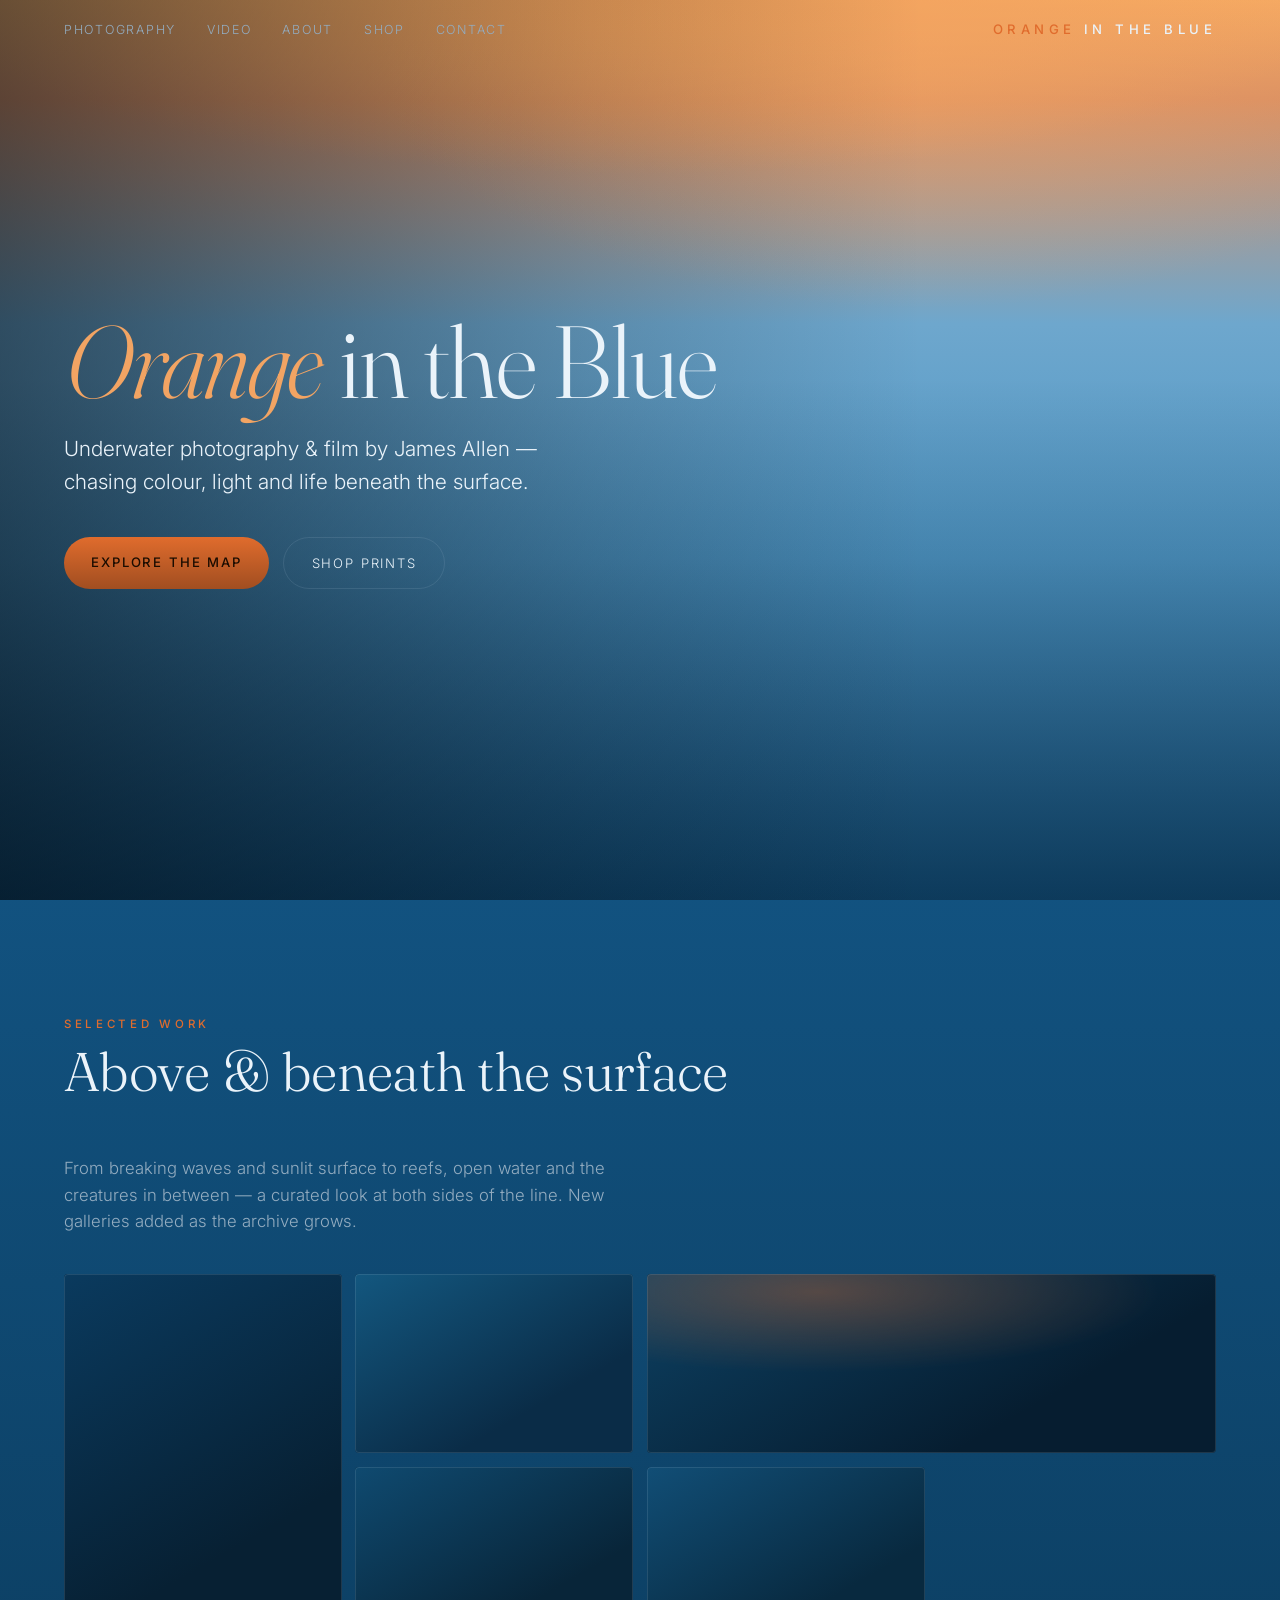
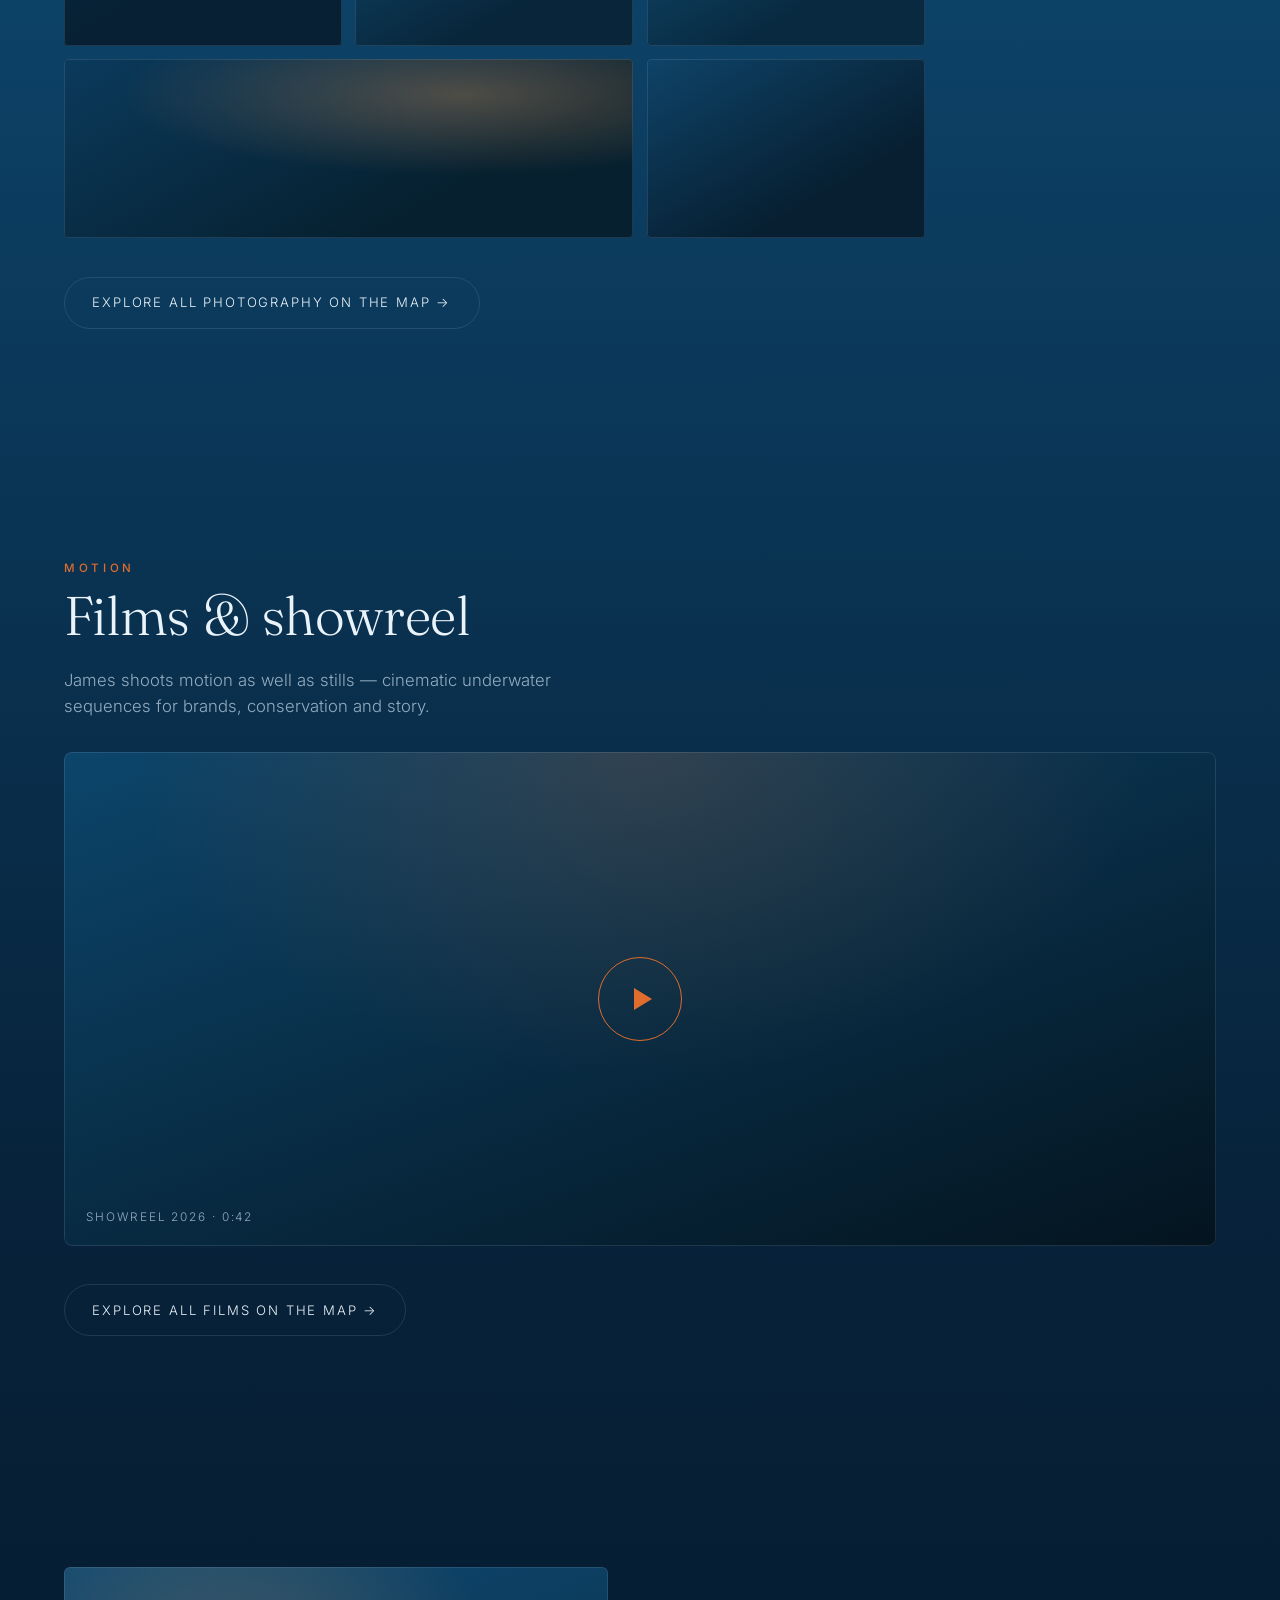
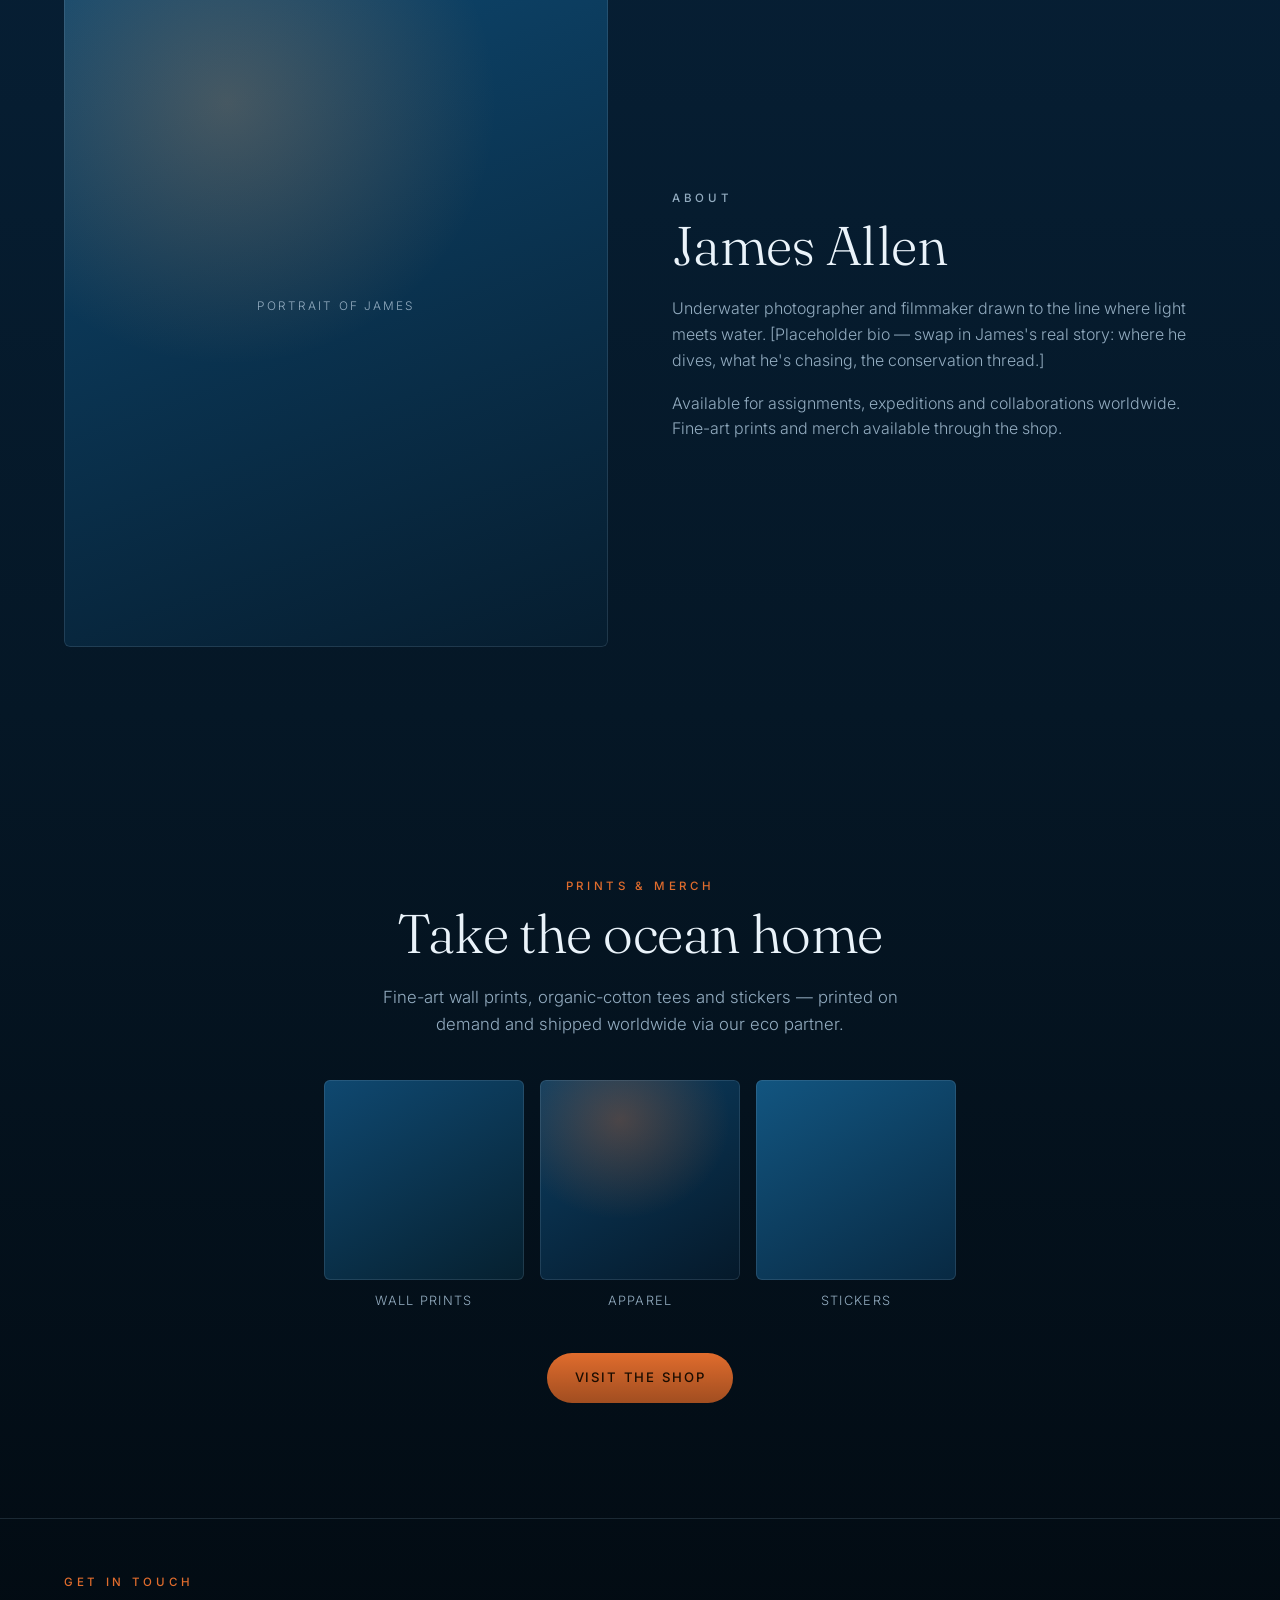
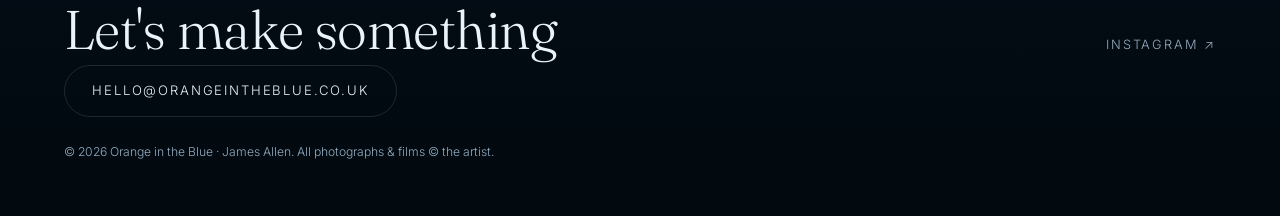
==== commit e176682f: "Add Photography & Video pages: Leaflet world map of shot locations + Map/Animals toggle - Shared des" ====
--- a/index.html
+++ b/index.html
@@ -292,8 +292,8 @@
   <header id="site-header">
     <button class="nav-toggle" aria-label="Menu" aria-expanded="false">☰</button>
     <nav class="links">
-      <a href="#gallery">Gallery</a>
-      <a href="#films">Films</a>
+      <a href="photography.html">Photography</a>
+      <a href="video.html">Video</a>
       <a href="#about">About</a>
       <a href="#shop">Shop</a>
       <a href="#contact">Contact</a>
@@ -308,7 +308,7 @@
       <h1><em>Orange</em> in the Blue</h1>
       <p class="tag">Underwater photography &amp; film by James Allen — chasing colour, light and life beneath the surface.</p>
       <div class="cta-row">
-        <a class="btn btn-primary" href="#gallery">View the Gallery</a>
+        <a class="btn btn-primary" href="photography.html">Explore the Map</a>
         <a class="btn btn-ghost" href="#shop">Shop Prints</a>
       </div>
     </div>
@@ -333,6 +333,9 @@
       <div class="tile wide"><div class="ph"></div><div class="cap">Shoal · Silver Storm</div></div>
       <div class="tile"><div class="ph"></div><div class="cap">Anemone · Macro</div></div>
     </div>
+    <div class="reveal" style="margin-top:2.4rem;">
+      <a class="btn btn-ghost" href="photography.html">Explore all photography on the map →</a>
+    </div>
   </section>
 
   <!-- ===== FILMS ===== -->
@@ -345,6 +348,9 @@
     <div class="film-stage reveal">
       <div class="play" role="button" aria-label="Play showreel"></div>
       <span class="label">Showreel 2026 · 0:42</span>
+    </div>
+    <div class="reveal" style="margin-top:2.4rem;">
+      <a class="btn btn-ghost" href="video.html">Explore all films on the map →</a>
     </div>
   </section>
 
